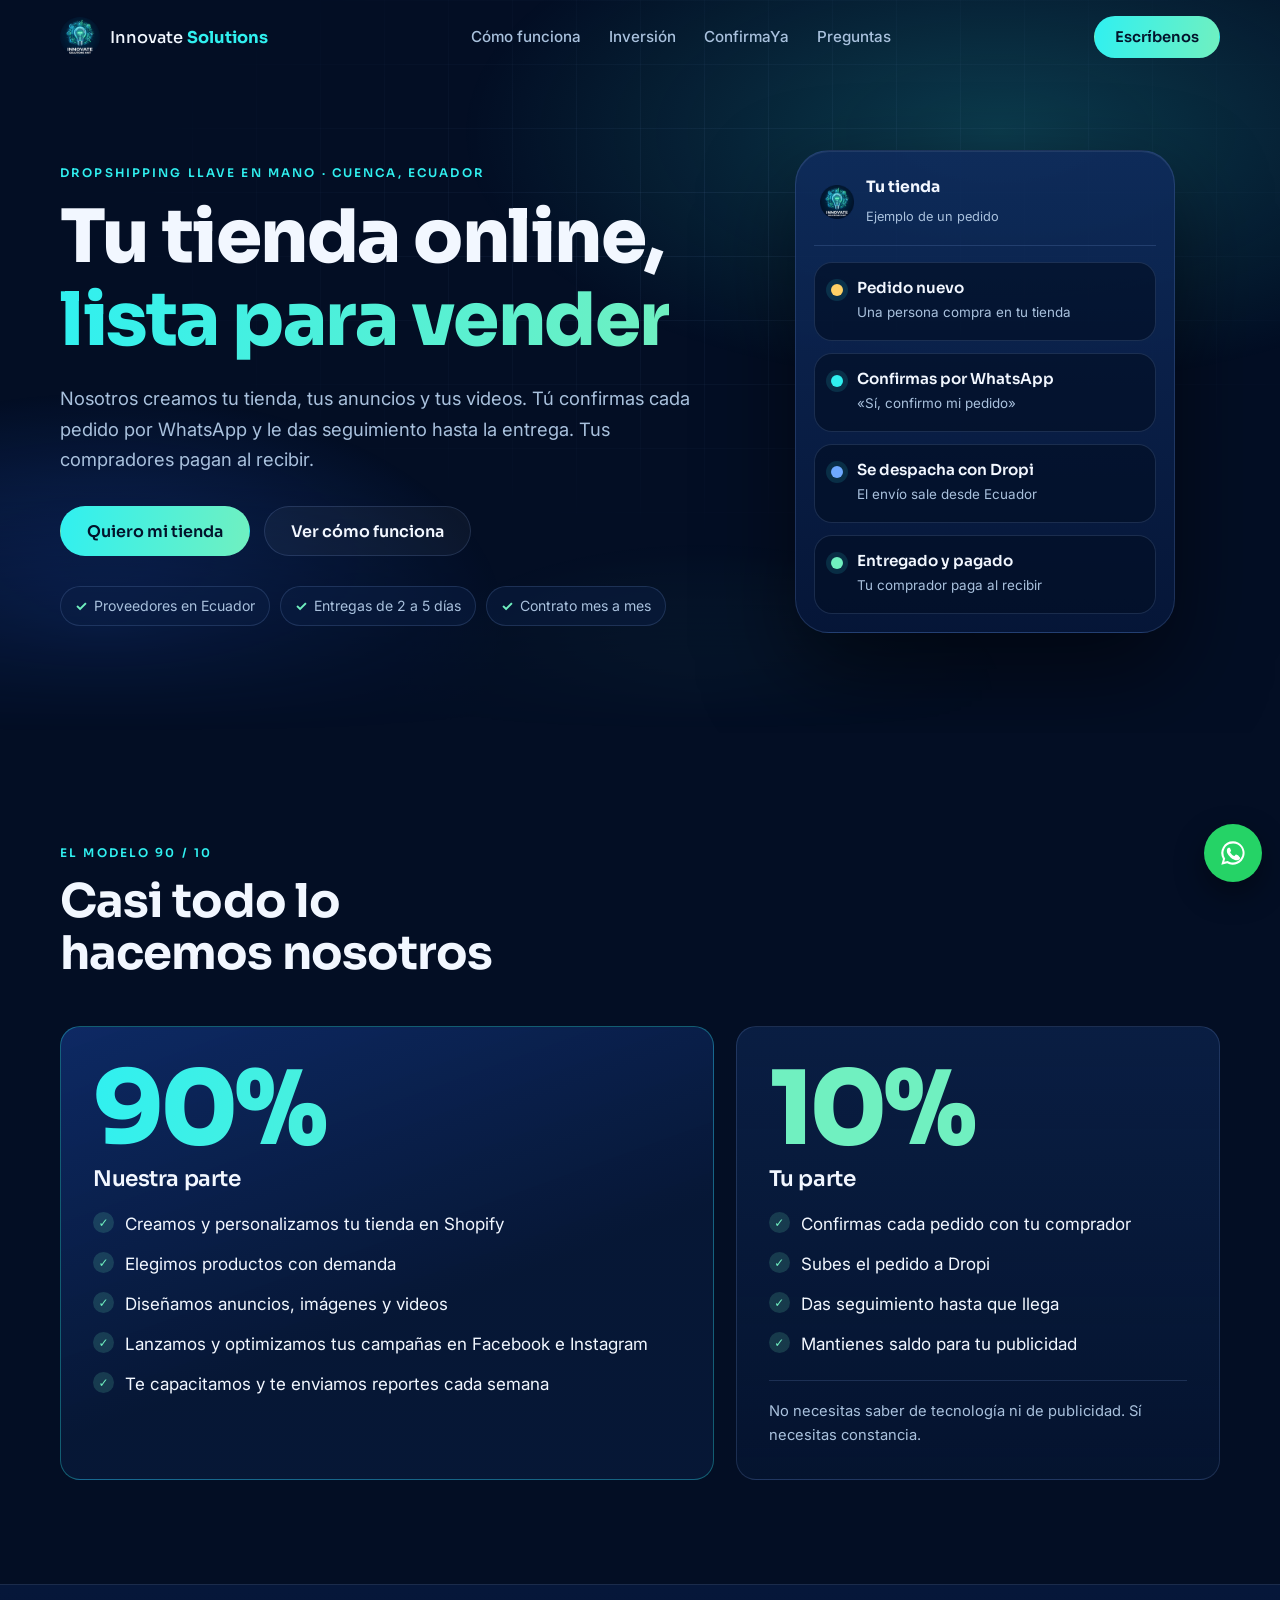
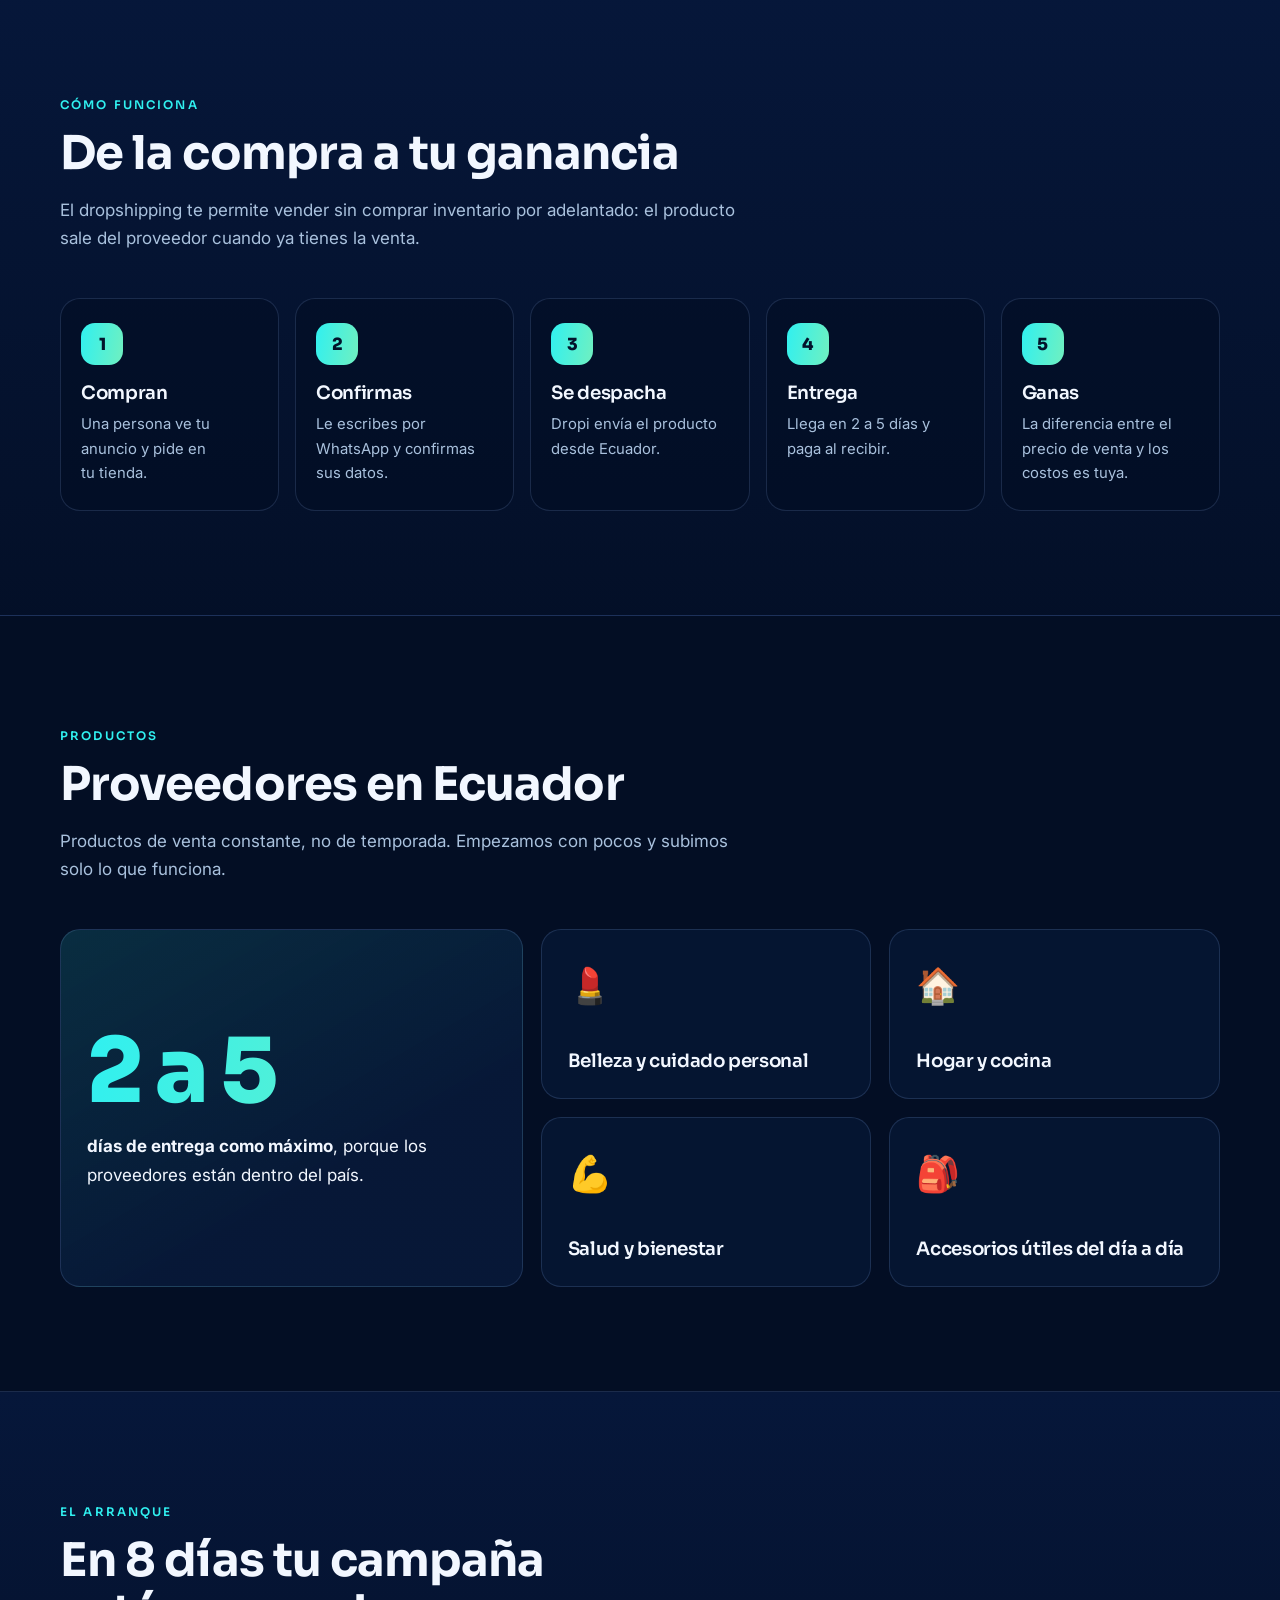
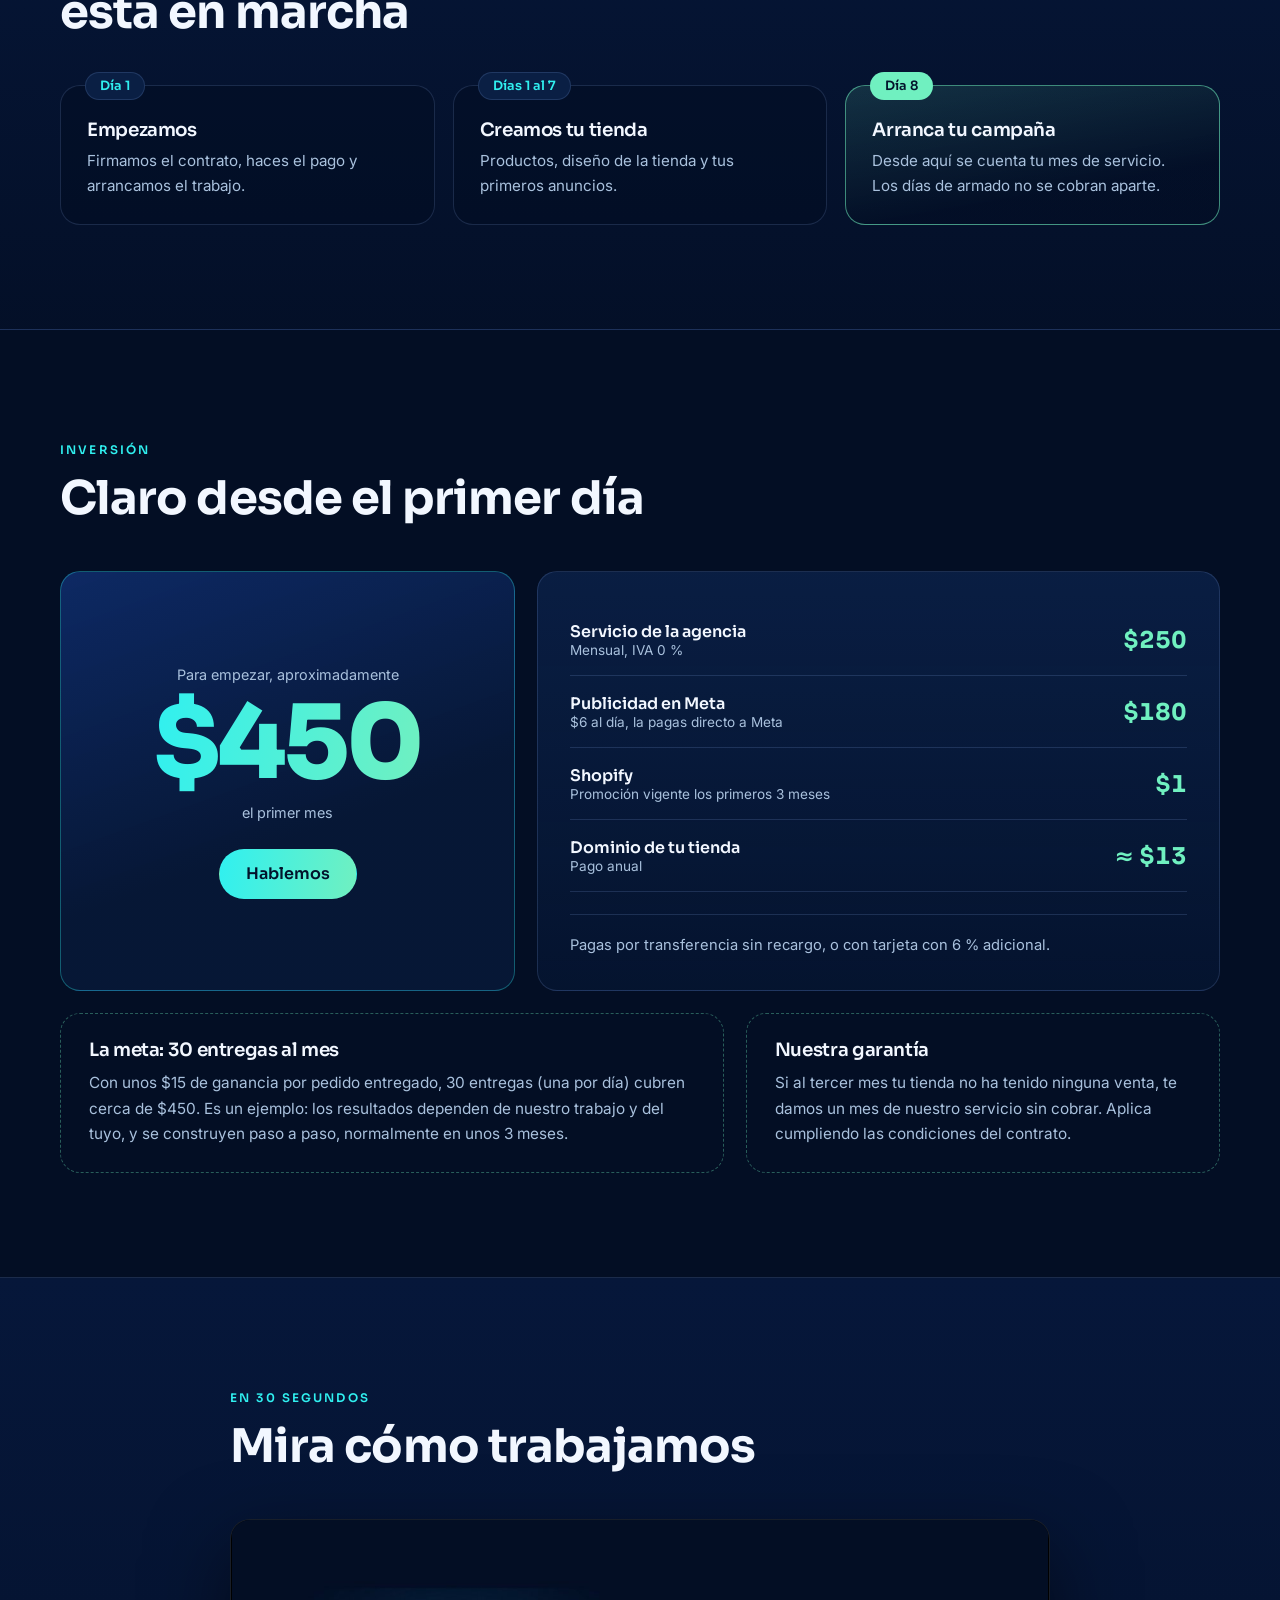
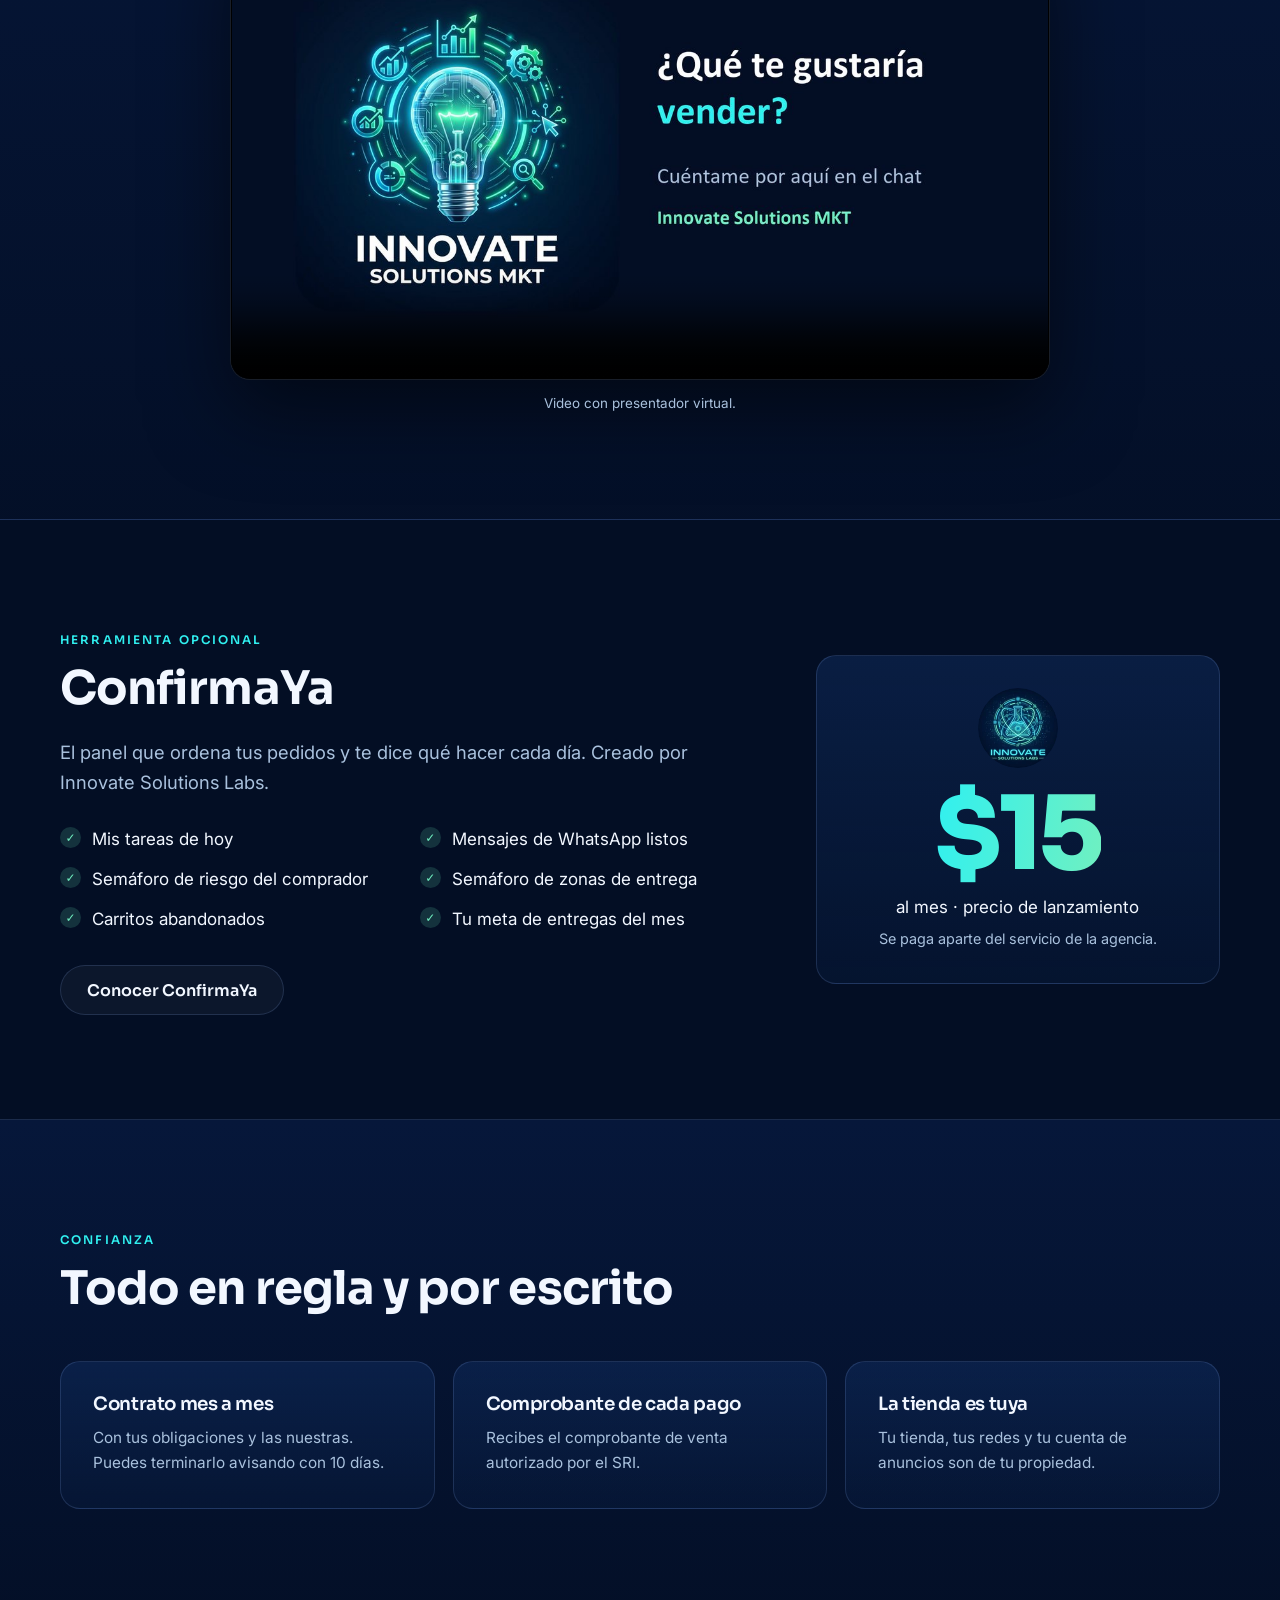
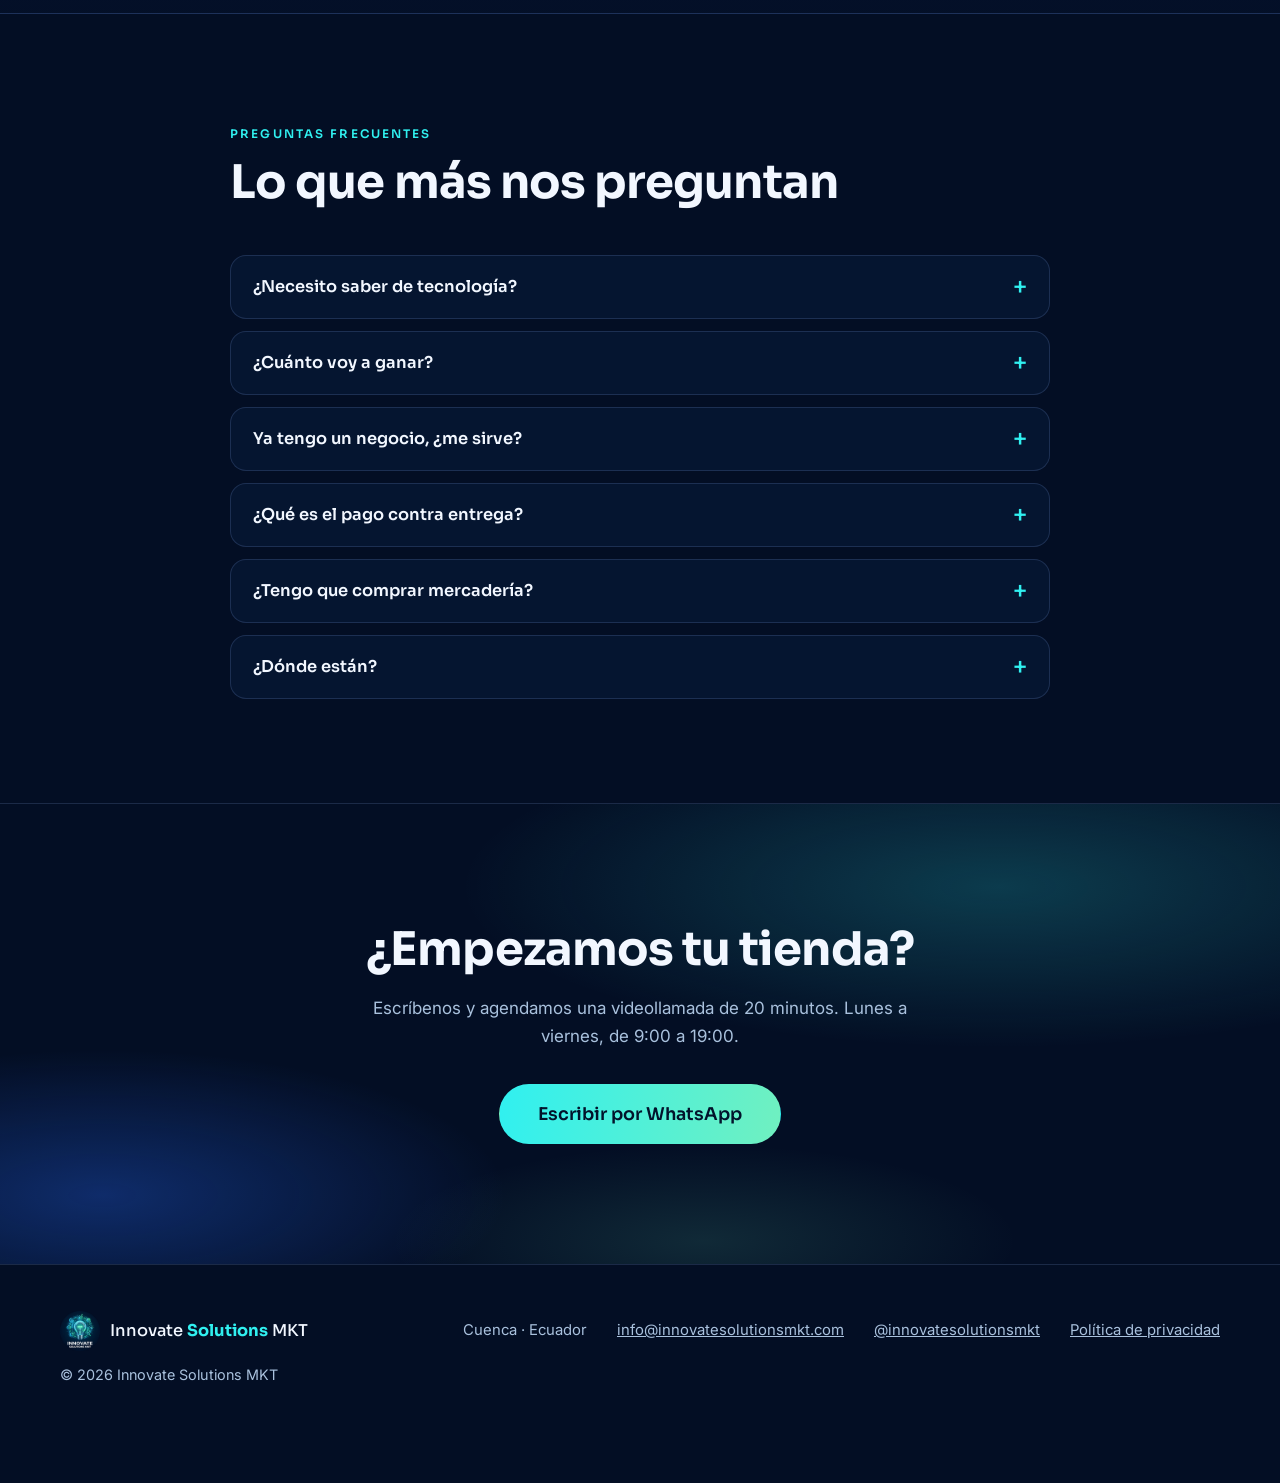
==== index.html @ d0bfc1b6 "Sitio web de Innovate Solutions MKT Co-Authored-By: Claude Sonnet 5.5 <noreply@anthropic.com>" ====
<!doctype html>
<html lang="es-EC">
<head>
<meta charset="utf-8">
<meta name="viewport" content="width=device-width, initial-scale=1">
<title>Innovate Solutions MKT · Tu tienda online de dropshipping en Ecuador</title>
<meta name="description" content="Creamos tu tienda online de dropshipping en Ecuador: tienda, anuncios y videos. Tú confirmas los pedidos y los entregas con Dropi. Pago contra entrega.">
<link rel="canonical" href="https://innovatesolutionsmkt.com/">
<meta property="og:type" content="website">
<meta property="og:title" content="Tu tienda online, lista para vender">
<meta property="og:description" content="Dropshipping llave en mano en Ecuador. Nosotros hacemos la tienda y la publicidad; tú confirmas y entregas.">
<meta property="og:image" content="https://innovatesolutionsmkt.com/assets/compartir.jpg">
<meta property="og:url" content="https://innovatesolutionsmkt.com/">
<meta property="og:locale" content="es_EC">
<meta name="theme-color" content="#030E24">
<link rel="icon" href="assets/logo-96.png">
<link rel="apple-touch-icon" href="assets/icon-180.png">
<link rel="preconnect" href="https://fonts.googleapis.com">
<link rel="preconnect" href="https://fonts.gstatic.com" crossorigin>
<link href="https://fonts.googleapis.com/css2?family=Inter:wght@400;500;600&family=Sora:wght@500;600;700;800&display=swap" rel="stylesheet">
<link rel="stylesheet" href="estilos.css">
</head>
<body>
<a class="skip" href="#contenido">Saltar al contenido</a>

<header class="top" id="top">
  <div class="wrap top-in">
    <a class="brand" href="#inicio"><img src="assets/logo-96.png" alt="" width="40" height="40"><span>Innovate <b>Solutions</b></span></a>
    <nav aria-label="Principal">
      <a href="#como">Cómo funciona</a>
      <a href="#inversion">Inversión</a>
      <a href="#confirmaya">ConfirmaYa</a>
      <a href="#preguntas">Preguntas</a>
    </nav>
    <a class="btn btn-small" data-wa target="_blank" rel="noopener" href="#">Escríbenos</a>
  </div>
</header>

<main id="contenido">

<section class="hero" id="inicio">
  <div class="aurora" aria-hidden="true"></div>
  <div class="wrap hero-in">
    <div class="hero-copy enter">
      <p class="eyebrow">Dropshipping llave en mano · Cuenca, Ecuador</p>
      <h1>Tu tienda online,<br><span class="grad">lista para vender</span></h1>
      <p class="lead">Nosotros creamos tu tienda, tus anuncios y tus videos. Tú confirmas cada pedido por WhatsApp y le das seguimiento hasta la entrega. Tus compradores pagan al recibir.</p>
      <div class="cta">
        <a class="btn" data-wa target="_blank" rel="noopener" href="#">Quiero mi tienda</a>
        <a class="btn btn-ghost" href="#como">Ver cómo funciona</a>
      </div>
      <ul class="chips">
        <li>Proveedores en Ecuador</li>
        <li>Entregas de 2 a 5 días</li>
        <li>Contrato mes a mes</li>
      </ul>
    </div>

    <div class="phone" aria-label="Ejemplo de cómo avanza un pedido">
      <div class="phone-top"><img src="assets/logo-96.png" alt="" width="34" height="34"><div><strong>Tu tienda</strong><span>Ejemplo de un pedido</span></div></div>
      <ol class="flow">
        <li style="--d:150ms"><i class="dot c1"></i><div><strong>Pedido nuevo</strong><span>Una persona compra en tu tienda</span></div></li>
        <li style="--d:230ms"><i class="dot c2"></i><div><strong>Confirmas por WhatsApp</strong><span>«Sí, confirmo mi pedido»</span></div></li>
        <li style="--d:290ms"><i class="dot c3"></i><div><strong>Se despacha con Dropi</strong><span>El envío sale desde Ecuador</span></div></li>
        <li style="--d:370ms"><i class="dot c4"></i><div><strong>Entregado y pagado</strong><span>Tu comprador paga al recibir</span></div></li>
      </ol>
    </div>
  </div>
</section>

<section class="sec" id="modelo">
  <div class="wrap">
    <header class="head" data-reveal><p class="eyebrow">El modelo 90 / 10</p><h2>Casi todo lo hacemos nosotros</h2></header>
    <div class="split">
      <article class="panel panel-main" data-reveal>
        <p class="num grad">90%</p><h3>Nuestra parte</h3>
        <ul class="ticks">
          <li>Creamos y personalizamos tu tienda en Shopify</li>
          <li>Elegimos productos con demanda</li>
          <li>Diseñamos anuncios, imágenes y videos</li>
          <li>Lanzamos y optimizamos tus campañas en Facebook e Instagram</li>
          <li>Te capacitamos y te enviamos reportes cada semana</li>
        </ul>
      </article>
      <article class="panel" data-reveal style="--d:70ms">
        <p class="num mint">10%</p><h3>Tu parte</h3>
        <ul class="ticks">
          <li>Confirmas cada pedido con tu comprador</li>
          <li>Subes el pedido a Dropi</li>
          <li>Das seguimiento hasta que llega</li>
          <li>Mantienes saldo para tu publicidad</li>
        </ul>
        <p class="note">No necesitas saber de tecnología ni de publicidad. Sí necesitas constancia.</p>
      </article>
    </div>
  </div>
</section>

<section class="sec sec-alt" id="como">
  <div class="wrap">
    <header class="head" data-reveal><p class="eyebrow">Cómo funciona</p><h2>De la compra a tu ganancia</h2><p>El dropshipping te permite vender sin comprar inventario por adelantado: el producto sale del proveedor cuando ya tienes la venta.</p></header>
    <ol class="steps">
      <li data-reveal><b>1</b><h3>Compran</h3><p>Una persona ve tu anuncio y pide en tu tienda.</p></li>
      <li data-reveal style="--d:50ms"><b>2</b><h3>Confirmas</h3><p>Le escribes por WhatsApp y confirmas sus datos.</p></li>
      <li data-reveal style="--d:90ms"><b>3</b><h3>Se despacha</h3><p>Dropi envía el producto desde Ecuador.</p></li>
      <li data-reveal style="--d:150ms"><b>4</b><h3>Entrega</h3><p>Llega en 2 a 5 días y paga al recibir.</p></li>
      <li data-reveal style="--d:190ms"><b>5</b><h3>Ganas</h3><p>La diferencia entre el precio de venta y los costos es tuya.</p></li>
    </ol>
  </div>
</section>

<section class="sec" id="productos">
  <div class="wrap">
    <header class="head" data-reveal><p class="eyebrow">Productos</p><h2>Proveedores en Ecuador</h2><p>Productos de venta constante, no de temporada. Empezamos con pocos y subimos solo lo que funciona.</p></header>
    <div class="bento">
      <article class="tile tile-big" data-reveal><p class="huge grad">2 a 5</p><p><strong>días de entrega como máximo</strong>, porque los proveedores están dentro del país.</p></article>
      <article class="tile" data-reveal style="--d:40ms"><span aria-hidden="true">💄</span><h3>Belleza y cuidado personal</h3></article>
      <article class="tile" data-reveal style="--d:90ms"><span aria-hidden="true">🏠</span><h3>Hogar y cocina</h3></article>
      <article class="tile" data-reveal style="--d:120ms"><span aria-hidden="true">💪</span><h3>Salud y bienestar</h3></article>
      <article class="tile" data-reveal style="--d:170ms"><span aria-hidden="true">🎒</span><h3>Accesorios útiles del día a día</h3></article>
    </div>
  </div>
</section>

<section class="sec sec-alt" id="arranque">
  <div class="wrap">
    <header class="head" data-reveal><p class="eyebrow">El arranque</p><h2>En 8 días tu campaña está en marcha</h2></header>
    <ol class="timeline">
      <li data-reveal><span class="when">Día 1</span><h3>Empezamos</h3><p>Firmamos el contrato, haces el pago y arrancamos el trabajo.</p></li>
      <li data-reveal style="--d:60ms"><span class="when">Días 1 al 7</span><h3>Creamos tu tienda</h3><p>Productos, diseño de la tienda y tus primeros anuncios.</p></li>
      <li data-reveal style="--d:130ms" class="is-go"><span class="when">Día 8</span><h3>Arranca tu campaña</h3><p>Desde aquí se cuenta tu mes de servicio. Los días de armado no se cobran aparte.</p></li>
    </ol>
  </div>
</section>

<section class="sec" id="inversion">
  <div class="wrap">
    <header class="head" data-reveal><p class="eyebrow">Inversión</p><h2>Claro desde el primer día</h2></header>
    <div class="money">
      <div class="panel panel-main total" data-reveal>
        <p class="small">Para empezar, aproximadamente</p>
        <p class="num grad">$450</p>
        <p class="small">el primer mes</p>
        <a class="btn" data-wa target="_blank" rel="noopener" href="#">Hablemos</a>
      </div>
      <div class="panel" data-reveal style="--d:70ms">
        <table>
          <caption class="sr">Desglose de la inversión del primer mes</caption>
          <tbody>
            <tr><th scope="row">Servicio de la agencia<span>Mensual, IVA 0 %</span></th><td>$250</td></tr>
            <tr><th scope="row">Publicidad en Meta<span>$6 al día, la pagas directo a Meta</span></th><td>$180</td></tr>
            <tr><th scope="row">Shopify<span>Promoción vigente los primeros 3 meses</span></th><td>$1</td></tr>
            <tr><th scope="row">Dominio de tu tienda<span>Pago anual</span></th><td>≈ $13</td></tr>
          </tbody>
        </table>
        <p class="note">Pagas por transferencia sin recargo, o con tarjeta con 6 % adicional.</p>
      </div>
    </div>
    <div class="goal" data-reveal>
      <div><h3>La meta: 30 entregas al mes</h3><p>Con unos $15 de ganancia por pedido entregado, 30 entregas (una por día) cubren cerca de $450. Es un ejemplo: los resultados dependen de nuestro trabajo y del tuyo, y se construyen paso a paso, normalmente en unos 3 meses.</p></div>
      <div><h3>Nuestra garantía</h3><p>Si al tercer mes tu tienda no ha tenido ninguna venta, te damos un mes de nuestro servicio sin cobrar. Aplica cumpliendo las condiciones del contrato.</p></div>
    </div>
  </div>
</section>

<section class="sec sec-alt" id="video">
  <div class="wrap narrow">
    <header class="head" data-reveal><p class="eyebrow">En 30 segundos</p><h2>Mira cómo trabajamos</h2></header>
    <figure class="video" data-reveal>
      <video controls preload="none" playsinline poster="assets/video-poster.jpg"><source src="assets/video.mp4" type="video/mp4">Tu navegador no puede reproducir el video.</video>
      <figcaption>Video con presentador virtual.</figcaption>
    </figure>
  </div>
</section>

<section class="sec" id="confirmaya">
  <div class="wrap cy">
    <div data-reveal>
      <p class="eyebrow">Herramienta opcional</p>
      <h2>ConfirmaYa</h2>
      <p class="lead">El panel que ordena tus pedidos y te dice qué hacer cada día. Creado por Innovate Solutions Labs.</p>
      <ul class="ticks two">
        <li>Mis tareas de hoy</li>
        <li>Mensajes de WhatsApp listos</li>
        <li>Semáforo de riesgo del comprador</li>
        <li>Semáforo de zonas de entrega</li>
        <li>Carritos abandonados</li>
        <li>Tu meta de entregas del mes</li>
      </ul>
      <a class="btn btn-ghost" id="cy-link" target="_blank" rel="noopener" href="https://whop.com/innovate-solutions-labs/confirmaya">Conocer ConfirmaYa</a>
    </div>
    <div class="price panel" data-reveal style="--d:80ms">
      <img src="assets/labs.webp" alt="Innovate Solutions Labs" width="80" height="80" loading="lazy">
      <p class="num grad">$15</p><p>al mes · precio de lanzamiento</p><p class="small">Se paga aparte del servicio de la agencia.</p>
    </div>
  </div>
</section>

<section class="sec sec-alt" id="confianza">
  <div class="wrap">
    <header class="head" data-reveal><p class="eyebrow">Confianza</p><h2>Todo en regla y por escrito</h2></header>
    <div class="trio">
      <article class="panel" data-reveal><h3>Contrato mes a mes</h3><p>Con tus obligaciones y las nuestras. Puedes terminarlo avisando con 10 días.</p></article>
      <article class="panel" data-reveal style="--d:50ms"><h3>Comprobante de cada pago</h3><p>Recibes el comprobante de venta autorizado por el SRI.</p></article>
      <article class="panel" data-reveal style="--d:110ms"><h3>La tienda es tuya</h3><p>Tu tienda, tus redes y tu cuenta de anuncios son de tu propiedad.</p></article>
    </div>
  </div>
</section>

<section class="sec" id="preguntas">
  <div class="wrap narrow">
    <header class="head" data-reveal><p class="eyebrow">Preguntas frecuentes</p><h2>Lo que más nos preguntan</h2></header>
    <div class="faq" data-reveal>
      <details><summary>¿Necesito saber de tecnología?</summary><p>No. La agencia crea la tienda, los anuncios y los videos. Tu parte es atender los pedidos.</p></details>
      <details><summary>¿Cuánto voy a ganar?</summary><p>No se puede fijar una cifra de antemano. Es un negocio real que se construye paso a paso: depende de los productos, de la publicidad y de que ambas partes cumplan con su trabajo.</p></details>
      <details><summary>Ya tengo un negocio, ¿me sirve?</summary><p>Este es un negocio nuevo y aparte, para generar ingresos adicionales. Si además quieres vender tus propios productos por internet, también podemos ayudarte e incluso combinarlos.</p></details>
      <details><summary>¿Qué es el pago contra entrega?</summary><p>El comprador paga cuando recibe el producto. Por eso puede haber devoluciones, y confirmar cada pedido ayuda a reducirlas.</p></details>
      <details><summary>¿Tengo que comprar mercadería?</summary><p>No necesitas comprar inventario por adelantado. Los proveedores despachan cada pedido.</p></details>
      <details><summary>¿Dónde están?</summary><p>En Cuenca, Ecuador. Atendemos en línea, por videollamada y WhatsApp.</p></details>
    </div>
  </div>
</section>

<section class="final">
  <div class="aurora" aria-hidden="true"></div>
  <div class="wrap" data-reveal>
    <h2>¿Empezamos tu tienda?</h2>
    <p>Escríbenos y agendamos una videollamada de 20 minutos. Lunes a viernes, de 9:00 a 19:00.</p>
    <a class="btn btn-big" data-wa target="_blank" rel="noopener" href="#">Escribir por WhatsApp</a>
  </div>
</section>
</main>

<footer class="foot">
  <div class="wrap foot-in">
    <div class="brand"><img src="assets/logo-96.png" alt="" width="40" height="40" loading="lazy"><span>Innovate <b>Solutions</b> MKT</span></div>
    <p>Cuenca · Ecuador</p>
    <p><a href="mailto:info@innovatesolutionsmkt.com">info@innovatesolutionsmkt.com</a></p>
    <p><a href="https://www.instagram.com/innovatesolutionsmkt" target="_blank" rel="noopener">@innovatesolutionsmkt</a></p>
    <p><a href="privacidad.html">Política de privacidad</a></p>
    <p class="small">© <span id="anio">2026</span> Innovate Solutions MKT</p>
  </div>
</footer>

<a class="float" data-wa target="_blank" rel="noopener" href="#" aria-label="Escribir por WhatsApp">
  <svg viewBox="0 0 24 24" width="28" height="28" aria-hidden="true"><path fill="currentColor" d="M12 2a10 10 0 0 0-8.6 15.1L2 22l5-1.3A10 10 0 1 0 12 2Zm0 18.2c-1.5 0-3-.4-4.2-1.2l-.3-.2-3 .8.8-2.9-.2-.3A8.2 8.2 0 1 1 12 20.2Zm4.5-6.1c-.2-.1-1.5-.7-1.7-.8-.2-.1-.4-.1-.6.1l-.8 1c-.1.2-.3.2-.5.1a6.7 6.7 0 0 1-3.3-2.9c-.3-.4.2-.4.7-1.3.1-.2 0-.3 0-.5l-.8-1.9c-.2-.5-.4-.4-.6-.4h-.5c-.2 0-.5.1-.7.3-.3.3-1 1-1 2.4s1 2.8 1.1 3c.2.2 2 3.1 4.9 4.3 1.8.8 2.5.8 3.4.7.5-.1 1.5-.6 1.8-1.2.2-.6.2-1.1.1-1.2-.1-.1-.3-.2-.5-.3Z"/></svg>
</a>

<script src="sitio.js"></script>
</body>
</html>
---- estilos.css ----
:root{
  --bg:#030e24; --bg-2:#06173a; --card:#0a1f44; --line:rgba(148,187,255,.16);
  --ink:#f2f7ff; --soft:#a9c1dd; --cyan:#30f0f0; --mint:#70f0c0; --blue:#2563eb;
  --grad:linear-gradient(100deg,var(--cyan),var(--mint));
  --ease-out:cubic-bezier(.23,1,.32,1);
  --radius:20px;
  --head:'Sora',system-ui,sans-serif; --body:'Inter',system-ui,-apple-system,'Segoe UI',sans-serif;
}
*{box-sizing:border-box;margin:0;padding:0}
html{scroll-behavior:smooth;scroll-padding-top:84px}
body{background:var(--bg);color:var(--ink);font:400 17px/1.65 var(--body);-webkit-font-smoothing:antialiased;overflow-x:hidden}
img,video{max-width:100%;display:block}
a{color:inherit}
h1,h2,h3{font-family:var(--head);line-height:1.12;letter-spacing:-.02em;text-wrap:balance}
h1{font-size:clamp(2.5rem,6.4vw,4.6rem);font-weight:800}
h2{font-size:clamp(1.9rem,4vw,2.9rem);font-weight:700}
h3{font-size:1.15rem;font-weight:600}
p{text-wrap:pretty}
.wrap{width:min(1160px,100% - 40px);margin-inline:auto}
.narrow{width:min(820px,100% - 40px)}
.grad{background:var(--grad);-webkit-background-clip:text;background-clip:text;color:transparent}
.mint{color:var(--mint)}
.small{font-size:.9rem;color:var(--soft)}
.sr{position:absolute;width:1px;height:1px;overflow:hidden;clip:rect(0 0 0 0)}
.skip{position:absolute;left:16px;top:-60px;background:var(--cyan);color:var(--bg);padding:10px 16px;border-radius:10px;z-index:50}
.skip:focus{top:12px}
:focus-visible{outline:3px solid var(--cyan);outline-offset:3px;border-radius:8px}

/* botones */
.btn{display:inline-flex;align-items:center;justify-content:center;gap:8px;min-height:50px;padding:0 26px;border-radius:999px;background:var(--grad);color:#02132b;font:600 1rem var(--head);text-decoration:none;border:1px solid transparent;transition:transform 160ms var(--ease-out),box-shadow 200ms ease}
.btn:active{transform:scale(.97)}
.btn-ghost{background:rgba(255,255,255,.04);color:var(--ink);border-color:var(--line)}
.btn-small{min-height:42px;padding:0 20px;font-size:.92rem}
.btn-big{min-height:60px;padding:0 38px;font-size:1.1rem}
@media (hover:hover) and (pointer:fine){
  .btn:hover{box-shadow:0 10px 34px rgba(48,240,240,.28)}
  .btn-ghost:hover{box-shadow:none;background:rgba(255,255,255,.09)}
}

/* barra superior */
.top{position:fixed;inset:0 0 auto;z-index:20;border-bottom:1px solid transparent;transition:background-color 200ms ease,border-color 200ms ease}
.top.scrolled{background:rgba(3,14,36,.82);backdrop-filter:blur(14px);-webkit-backdrop-filter:blur(14px);border-color:var(--line)}
.top-in{display:flex;align-items:center;justify-content:space-between;gap:20px;height:74px}
.brand{display:flex;align-items:center;gap:10px;font:500 1.02rem var(--head);text-decoration:none}
.brand b{font-weight:700;color:var(--cyan)}
.top nav{display:flex;gap:28px}
.top nav a{text-decoration:none;color:var(--soft);font-size:.95rem;font-weight:500;transition:color 150ms ease}
.top nav a:hover{color:var(--ink)}
@media (max-width:860px){.top nav{display:none}}
@media (max-width:420px){.brand span{font-size:.9rem}.top .btn-small{padding:0 14px}}

/* portada */
.hero{position:relative;padding:150px 0 100px;overflow:hidden;isolation:isolate}
.aurora{position:absolute;inset:0;z-index:-1;pointer-events:none;
  background:radial-gradient(60% 50% at 78% 18%,rgba(48,240,240,.20),transparent 70%),
             radial-gradient(45% 45% at 8% 85%,rgba(37,99,235,.35),transparent 70%),
             radial-gradient(35% 30% at 55% 95%,rgba(112,240,192,.12),transparent 70%)}
.hero .aurora{-webkit-mask-image:linear-gradient(#000 65%,transparent);mask-image:linear-gradient(#000 65%,transparent)}
.hero::after{content:"";position:absolute;inset:0;z-index:-1;opacity:.5;
  background-image:linear-gradient(var(--line) 1px,transparent 1px),linear-gradient(90deg,var(--line) 1px,transparent 1px);
  background-size:64px 64px;-webkit-mask-image:radial-gradient(70% 60% at 60% 30%,#000,transparent 75%);mask-image:radial-gradient(70% 60% at 60% 30%,#000,transparent 75%)}
.hero-in{display:grid;grid-template-columns:1.15fr .85fr;gap:56px;align-items:center}
.eyebrow{display:inline-block;font:600 .74rem var(--head);letter-spacing:.18em;text-transform:uppercase;color:var(--cyan);margin-bottom:16px}
.lead{font-size:1.15rem;color:var(--soft);max-width:56ch;margin-top:22px}
.cta{display:flex;flex-wrap:wrap;gap:14px;margin-top:32px}
.chips{display:flex;flex-wrap:wrap;gap:10px;list-style:none;margin-top:30px}
.chips li{font-size:.88rem;color:var(--soft);border:1px solid var(--line);border-radius:999px;padding:7px 14px;background:rgba(10,31,68,.5)}
.chips li::before{content:"✓";color:var(--mint);font-weight:700;margin-right:7px}

.phone{justify-self:center;width:min(380px,100%);border-radius:34px;padding:18px;background:linear-gradient(180deg,rgba(15,43,92,.9),rgba(6,23,58,.9));border:1px solid var(--line);box-shadow:0 40px 90px rgba(0,0,0,.5),inset 0 1px 0 rgba(255,255,255,.08)}
.phone-top{display:flex;gap:12px;align-items:center;padding:6px 6px 16px;border-bottom:1px solid var(--line)}
.phone-top strong{display:block;font-family:var(--head);font-size:.98rem}
.phone-top span{font-size:.8rem;color:var(--soft)}
.flow{list-style:none;display:grid;gap:12px;padding-top:16px}
.flow li{display:flex;gap:14px;align-items:flex-start;background:rgba(3,14,36,.65);border:1px solid var(--line);border-radius:18px;padding:15px 16px}
.flow strong{display:block;font:600 .95rem var(--head)}
.flow span{font-size:.84rem;color:var(--soft)}
.dot{flex:none;width:12px;height:12px;border-radius:50%;margin-top:6px;box-shadow:0 0 0 5px rgba(48,240,240,.12)}
.c1{background:#ffd166}.c2{background:var(--cyan)}.c3{background:#6ea8ff}.c4{background:var(--mint)}

/* entrada de la portada: una sola vez */
.enter>*{animation:rise 600ms var(--ease-out) both}
.enter>*:nth-child(2){animation-delay:60ms}
.enter>*:nth-child(3){animation-delay:110ms}
.enter>*:nth-child(4){animation-delay:180ms}
.enter>*:nth-child(5){animation-delay:230ms}
.flow li{animation:rise 560ms var(--ease-out) both;animation-delay:var(--d)}
@keyframes rise{from{opacity:0;transform:translateY(14px)}to{opacity:1;transform:none}}

/* secciones */
.sec{padding:104px 0}
.sec-alt{background:linear-gradient(180deg,var(--bg-2),var(--bg) 120%);border-block:1px solid var(--line)}
.head{max-width:680px;margin-bottom:46px}
.head p:not(.eyebrow){color:var(--soft);margin-top:16px}
.panel{background:linear-gradient(180deg,rgba(15,43,92,.55),rgba(10,31,68,.35));border:1px solid var(--line);border-radius:var(--radius);padding:32px}
.panel-main{background:linear-gradient(160deg,rgba(37,99,235,.32),rgba(10,31,68,.55) 60%);border-color:rgba(48,240,240,.32)}
.num{font:800 clamp(4rem,9vw,6.4rem)/1 var(--head);letter-spacing:-.04em}
.split{display:grid;grid-template-columns:1.35fr 1fr;gap:22px}
.split h3{margin:6px 0 18px;font-size:1.35rem}
.ticks{list-style:none;display:grid;gap:12px}
.ticks li{position:relative;padding-left:32px}
.ticks li::before{content:"✓";position:absolute;left:0;top:2px;width:21px;height:21px;border-radius:50%;background:rgba(112,240,192,.16);color:var(--mint);font:700 .75rem/21px var(--head);text-align:center}
.ticks.two{grid-template-columns:1fr 1fr;margin:28px 0 32px}
.note{margin-top:22px;font-size:.92rem;color:var(--soft);border-top:1px solid var(--line);padding-top:18px}

.steps{list-style:none;display:grid;grid-template-columns:repeat(5,1fr);gap:16px}
.steps li{background:rgba(3,14,36,.55);border:1px solid var(--line);border-radius:var(--radius);padding:24px 20px}
.steps b{display:grid;place-items:center;width:42px;height:42px;border-radius:14px;background:var(--grad);color:#02132b;font:800 1.05rem var(--head);margin-bottom:18px}
.steps p{font-size:.93rem;color:var(--soft);margin-top:8px}

.bento{display:grid;grid-template-columns:1.4fr 1fr 1fr;grid-auto-rows:minmax(170px,auto);gap:18px}
.tile{border:1px solid var(--line);border-radius:var(--radius);padding:26px;background:rgba(10,31,68,.45);display:flex;flex-direction:column;justify-content:space-between;gap:16px}
.tile span{font-size:2.2rem}
.tile-big{grid-row:span 2;justify-content:center;background:linear-gradient(150deg,rgba(48,240,240,.14),rgba(10,31,68,.6) 65%)}
.huge{font:800 clamp(3.6rem,7vw,5.6rem)/1 var(--head);letter-spacing:-.04em}

.timeline{list-style:none;display:grid;grid-template-columns:repeat(3,1fr);gap:18px}
.timeline li{position:relative;padding:34px 26px 26px;border:1px solid var(--line);border-radius:var(--radius);background:rgba(3,14,36,.55)}
.timeline .when{position:absolute;top:-14px;left:24px;font:600 .8rem var(--head);background:var(--card);border:1px solid var(--line);border-radius:999px;padding:5px 14px;color:var(--cyan)}
.timeline p{color:var(--soft);margin-top:8px;font-size:.95rem}
.timeline .is-go{border-color:rgba(112,240,192,.55);background:linear-gradient(170deg,rgba(112,240,192,.14),rgba(3,14,36,.6) 70%)}
.timeline .is-go .when{background:var(--mint);color:#02132b;border-color:transparent}

.money{display:grid;grid-template-columns:.8fr 1.2fr;gap:22px}
.total{display:flex;flex-direction:column;align-items:center;justify-content:center;text-align:center;gap:6px}
.total .btn{margin-top:18px}
table{width:100%;border-collapse:collapse}
th,td{padding:17px 0;border-bottom:1px solid var(--line);text-align:left;vertical-align:middle}
th{font:600 1rem var(--head)}
th span{display:block;font:400 .85rem var(--body);color:var(--soft)}
td{text-align:right;font:700 1.45rem var(--head);color:var(--mint);white-space:nowrap;padding-left:16px;font-variant-numeric:tabular-nums}
.goal{display:grid;grid-template-columns:1.4fr 1fr;gap:22px;margin-top:22px}
.goal>div{border:1px dashed rgba(112,240,192,.35);border-radius:var(--radius);padding:26px 28px}
.goal p{color:var(--soft);margin-top:10px;font-size:.96rem}

.video{margin:0}
.video video{width:100%;height:auto;aspect-ratio:16/9;border-radius:var(--radius);border:1px solid var(--line);background:#000;box-shadow:0 30px 80px rgba(0,0,0,.5)}
.video figcaption{font-size:.84rem;color:var(--soft);margin-top:12px;text-align:center}

.cy{display:grid;grid-template-columns:1.4fr .8fr;gap:48px;align-items:center}
.cy h2{color:var(--ink)}
.price{text-align:center;display:flex;flex-direction:column;align-items:center;gap:6px}
.price img{border-radius:50%;margin-bottom:10px}

.trio{display:grid;grid-template-columns:repeat(3,1fr);gap:18px}
.trio p{color:var(--soft);margin-top:10px;font-size:.96rem}

.faq{display:grid;gap:12px}
details{border:1px solid var(--line);border-radius:16px;background:rgba(10,31,68,.42)}
summary{cursor:pointer;list-style:none;display:flex;justify-content:space-between;align-items:center;gap:16px;padding:19px 22px;font:600 1.02rem var(--head)}
summary::-webkit-details-marker{display:none}
summary::after{content:"+";flex:none;font:500 1.5rem/1 var(--head);color:var(--cyan);transition:transform 200ms var(--ease-out)}
details[open] summary::after{transform:rotate(45deg)}
details p{padding:0 22px 20px;color:var(--soft)}

.final{position:relative;isolation:isolate;text-align:center;padding:120px 0;border-top:1px solid var(--line);overflow:hidden}
.final p{color:var(--soft);margin:18px auto 34px;max-width:52ch}

.foot{border-top:1px solid var(--line);padding:46px 0 96px}
.foot-in{display:flex;flex-wrap:wrap;gap:12px 30px;align-items:center;color:var(--soft);font-size:.93rem}
.foot .brand{color:var(--ink);margin-right:auto}
.foot a:hover{color:var(--cyan)}

.float{position:fixed;right:18px;bottom:18px;z-index:30;width:58px;height:58px;border-radius:50%;display:grid;place-items:center;background:#25d366;color:#fff;box-shadow:0 12px 30px rgba(0,0,0,.4);transition:transform 160ms var(--ease-out)}
.float:active{transform:scale(.95)}

/* aparición al desplazarse */
[data-reveal]{transition:opacity 500ms var(--ease-out),transform 500ms var(--ease-out);transition-delay:var(--d,0ms)}
[data-reveal].wait{opacity:0;transform:translateY(18px)}
[data-reveal].wait.in{opacity:1;transform:none}

@media (max-width:1000px){
  .steps{grid-template-columns:repeat(2,1fr)}
  .steps li:last-child{grid-column:1/-1}
  .bento{grid-template-columns:1fr 1fr}
  .tile-big{grid-column:1/-1;grid-row:auto}
}
@media (max-width:860px){
  .hero{padding:118px 0 70px}
  .hero-in,.split,.money,.goal,.cy,.timeline,.trio{grid-template-columns:1fr}
  .timeline{gap:30px}
  .sec{padding:74px 0}
  .panel{padding:26px 22px}
}
@media (max-width:520px){
  .steps,.bento,.ticks.two{grid-template-columns:1fr}
  .cta .btn{width:100%}
  .bento{grid-auto-rows:auto;gap:12px}
  .tile:not(.tile-big){flex-direction:row;align-items:center;justify-content:flex-start;padding:18px 20px}
  .tile span{font-size:1.8rem}
}
@media (prefers-reduced-motion:reduce){
  html{scroll-behavior:auto}
  .enter>*,.flow li{animation:fade 300ms ease both}
  [data-reveal].wait{transform:none}
  .btn,.float{transition:none}
  @keyframes fade{from{opacity:0}to{opacity:1}}
}
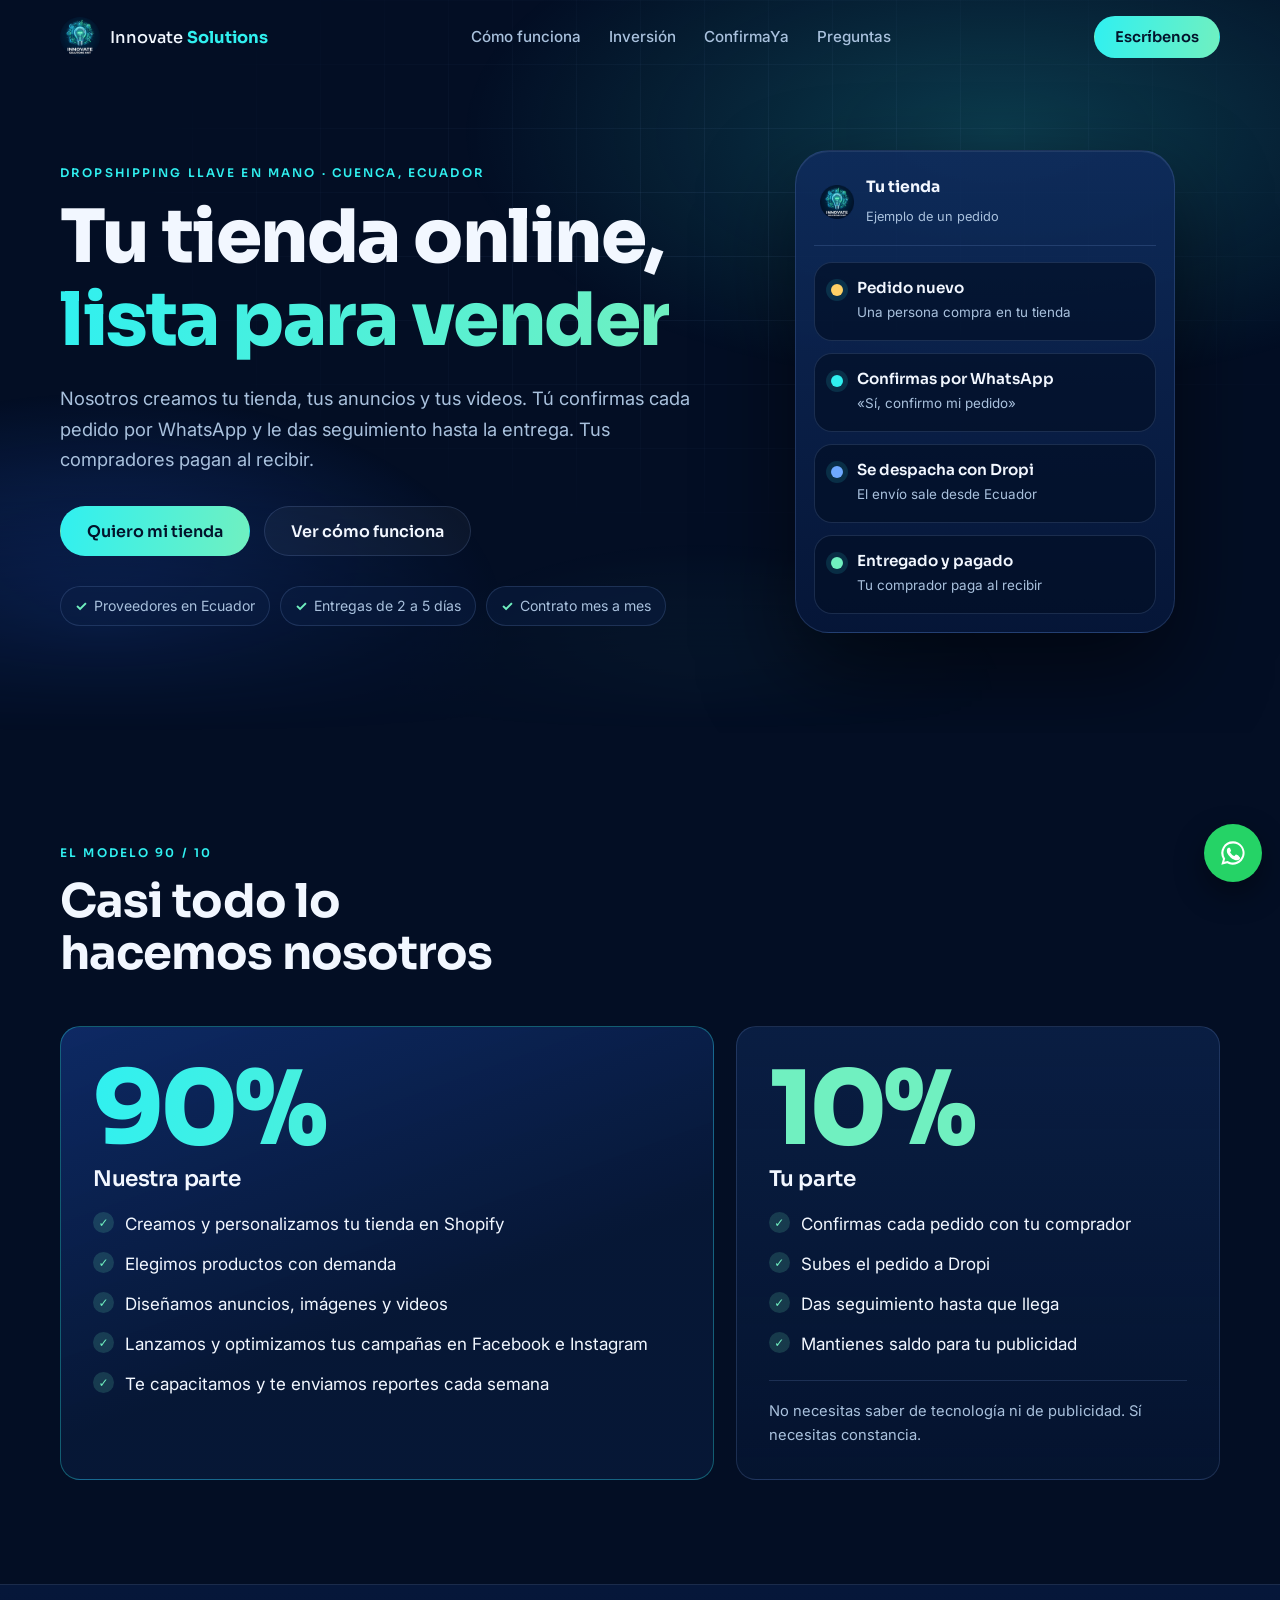
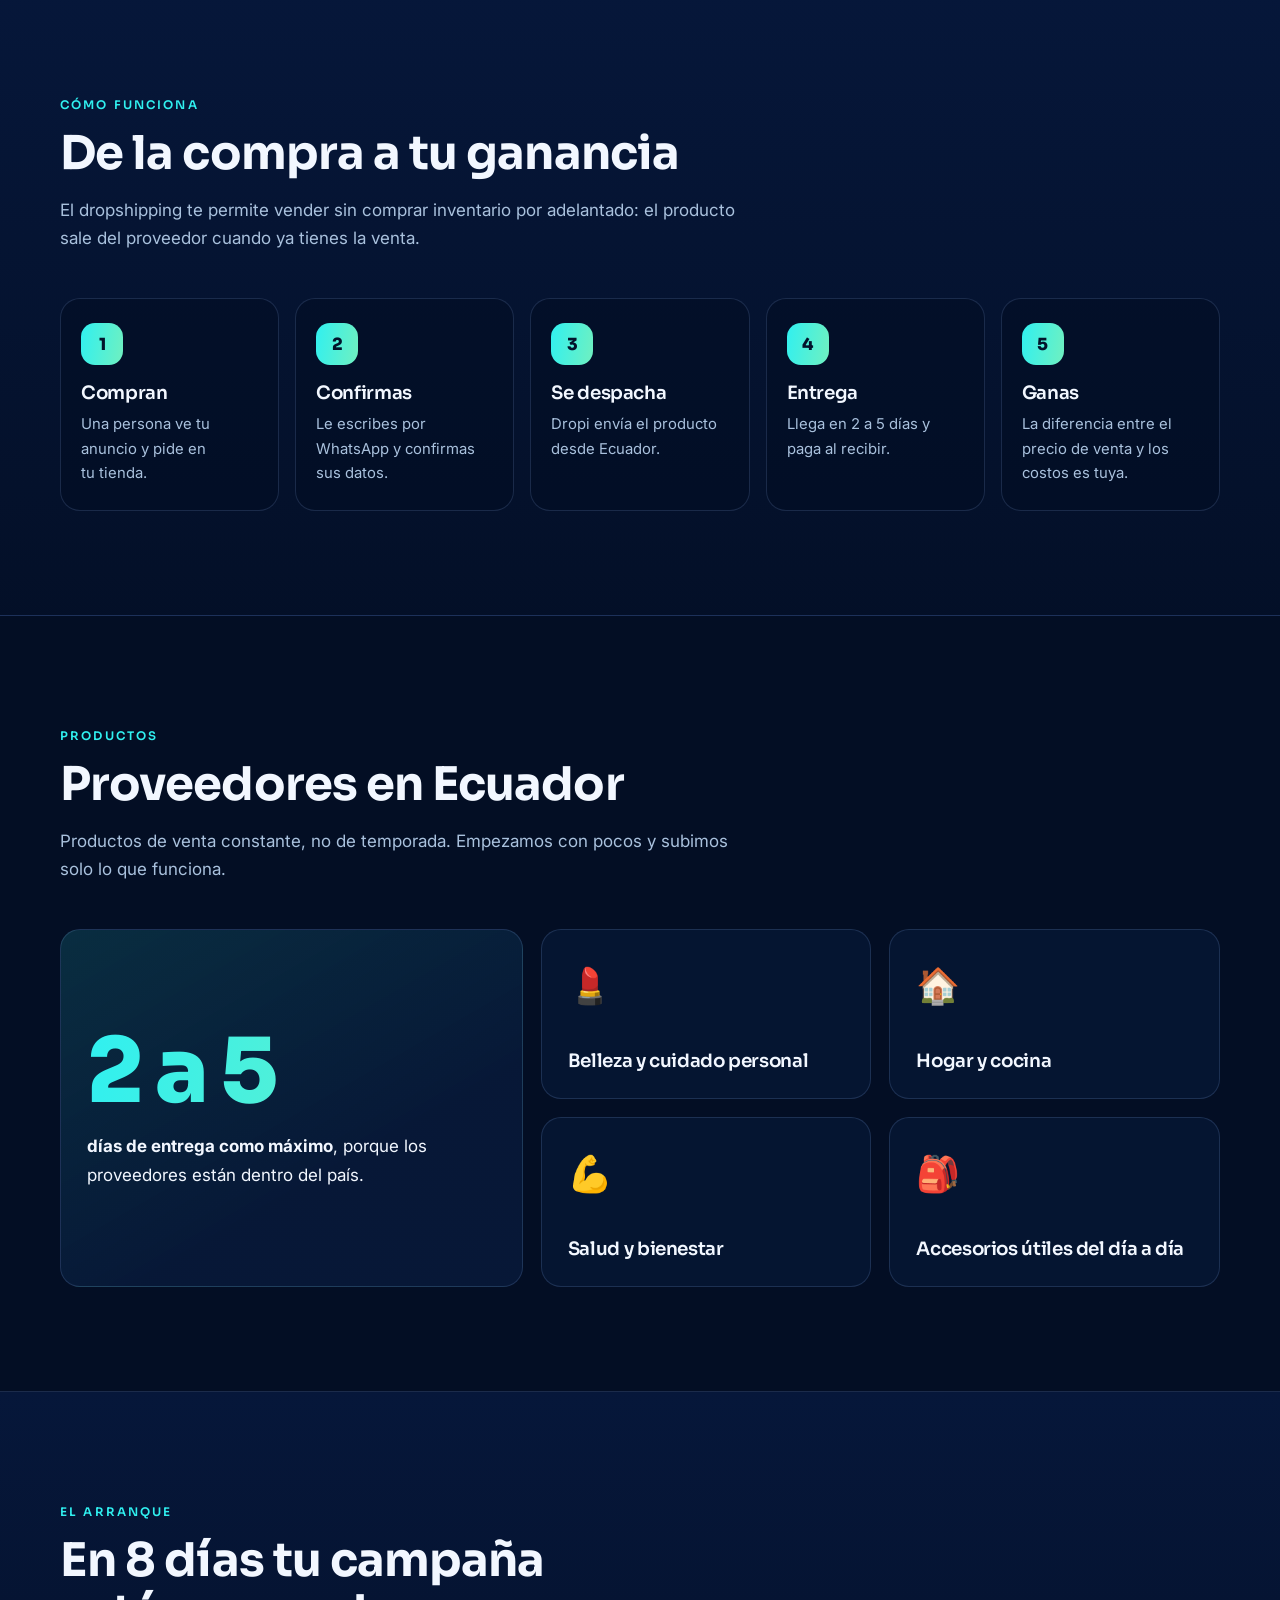
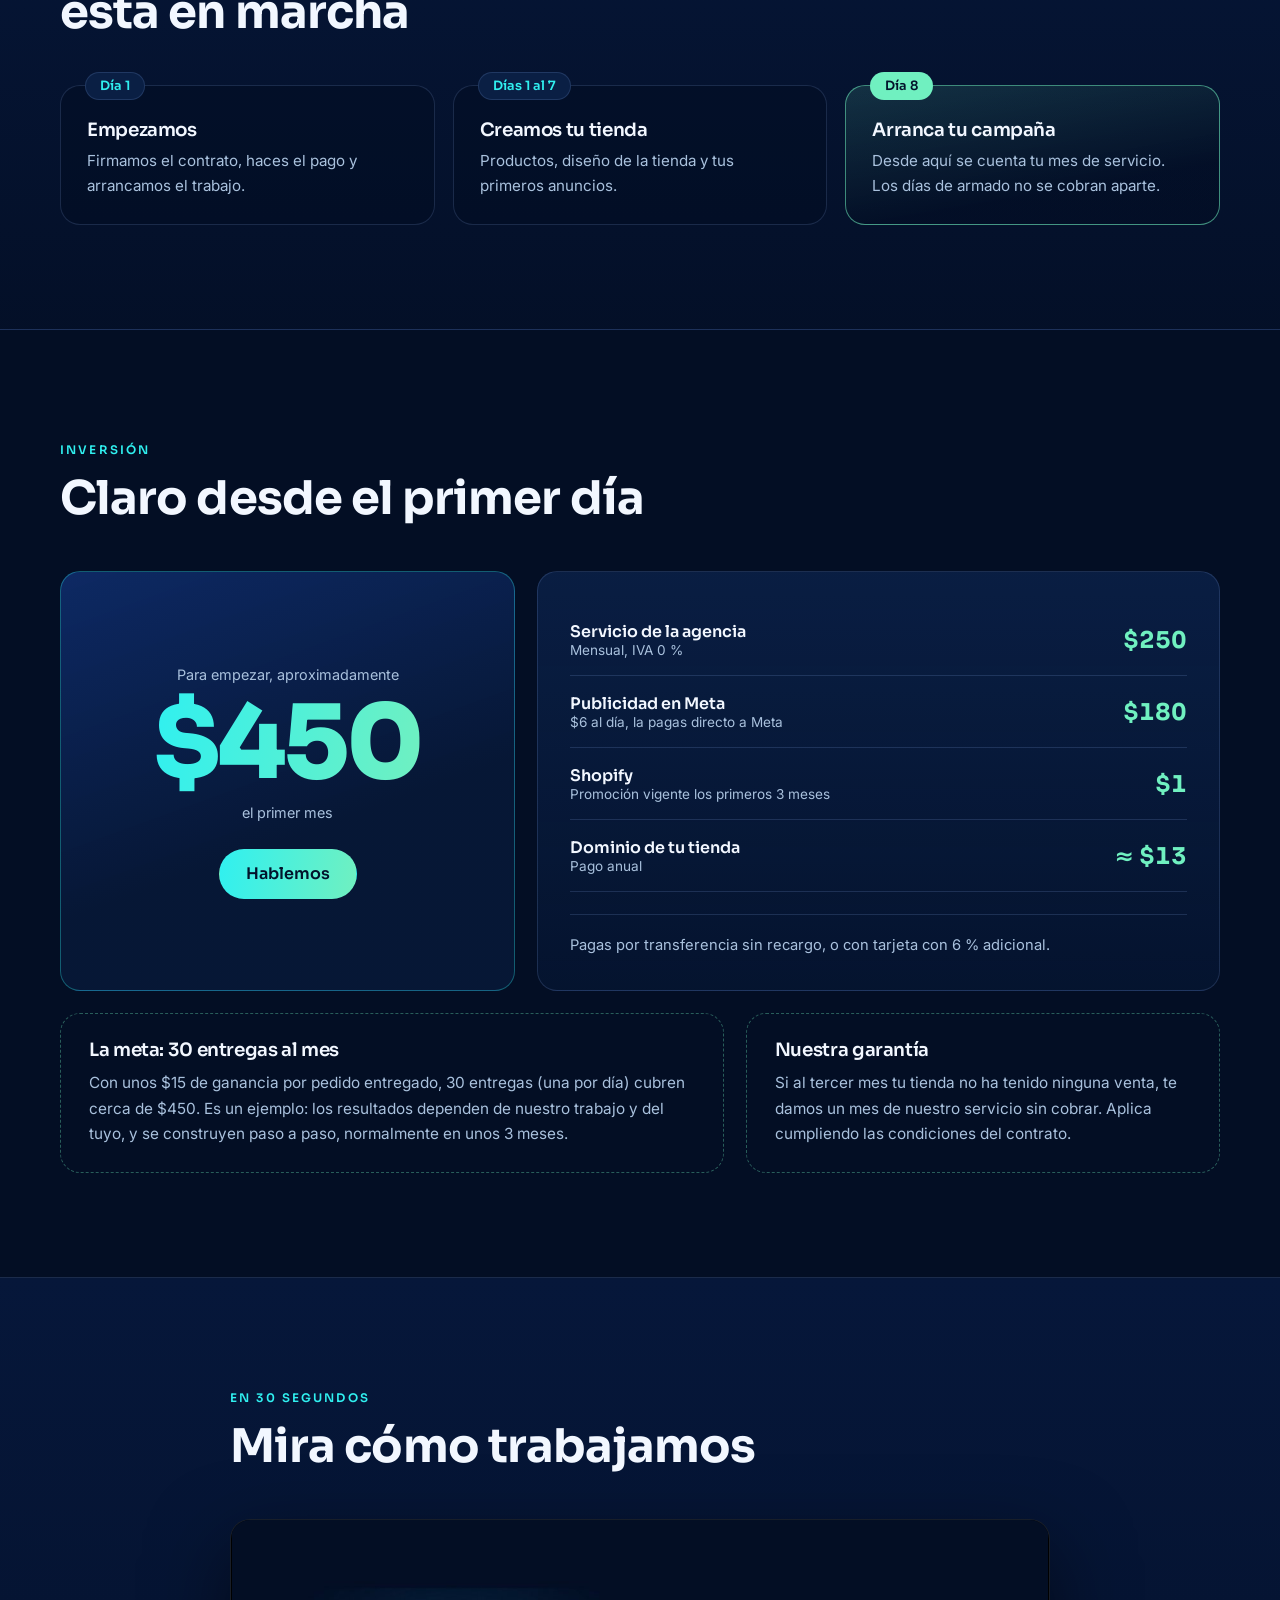
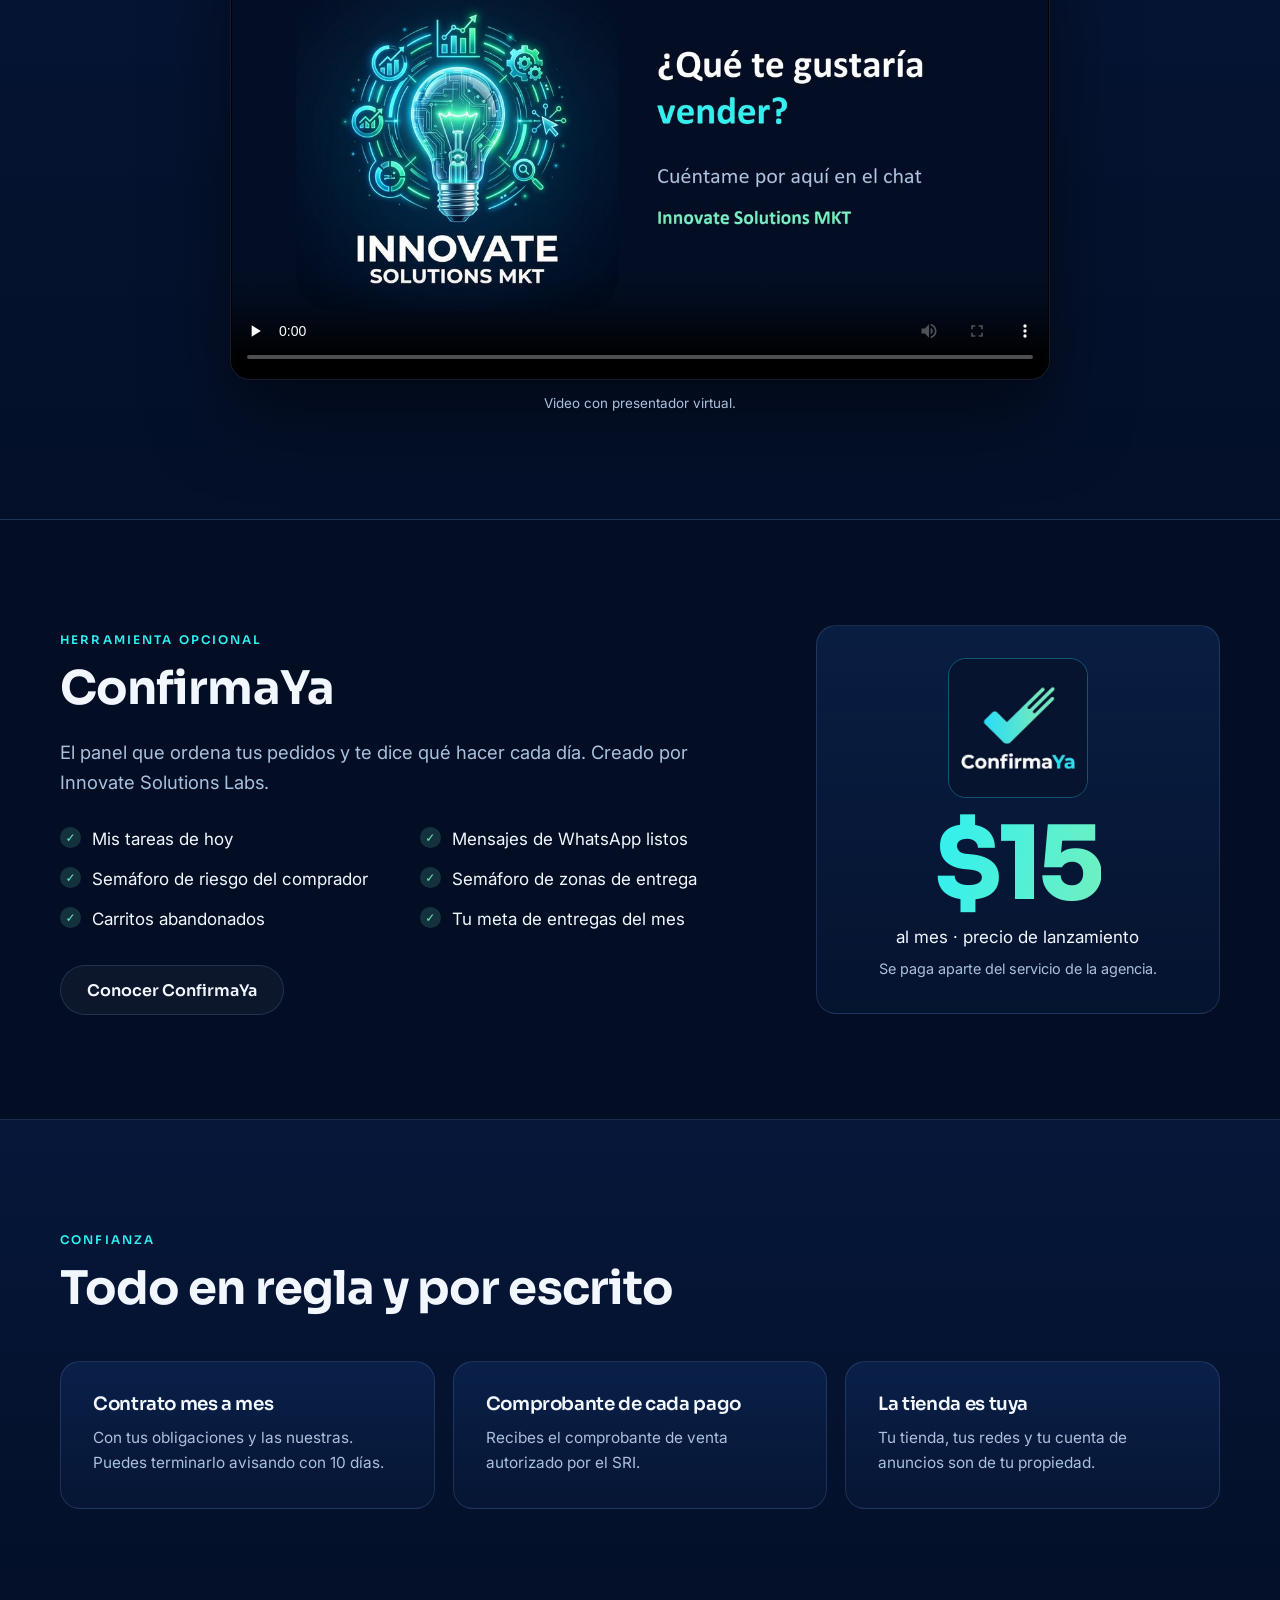
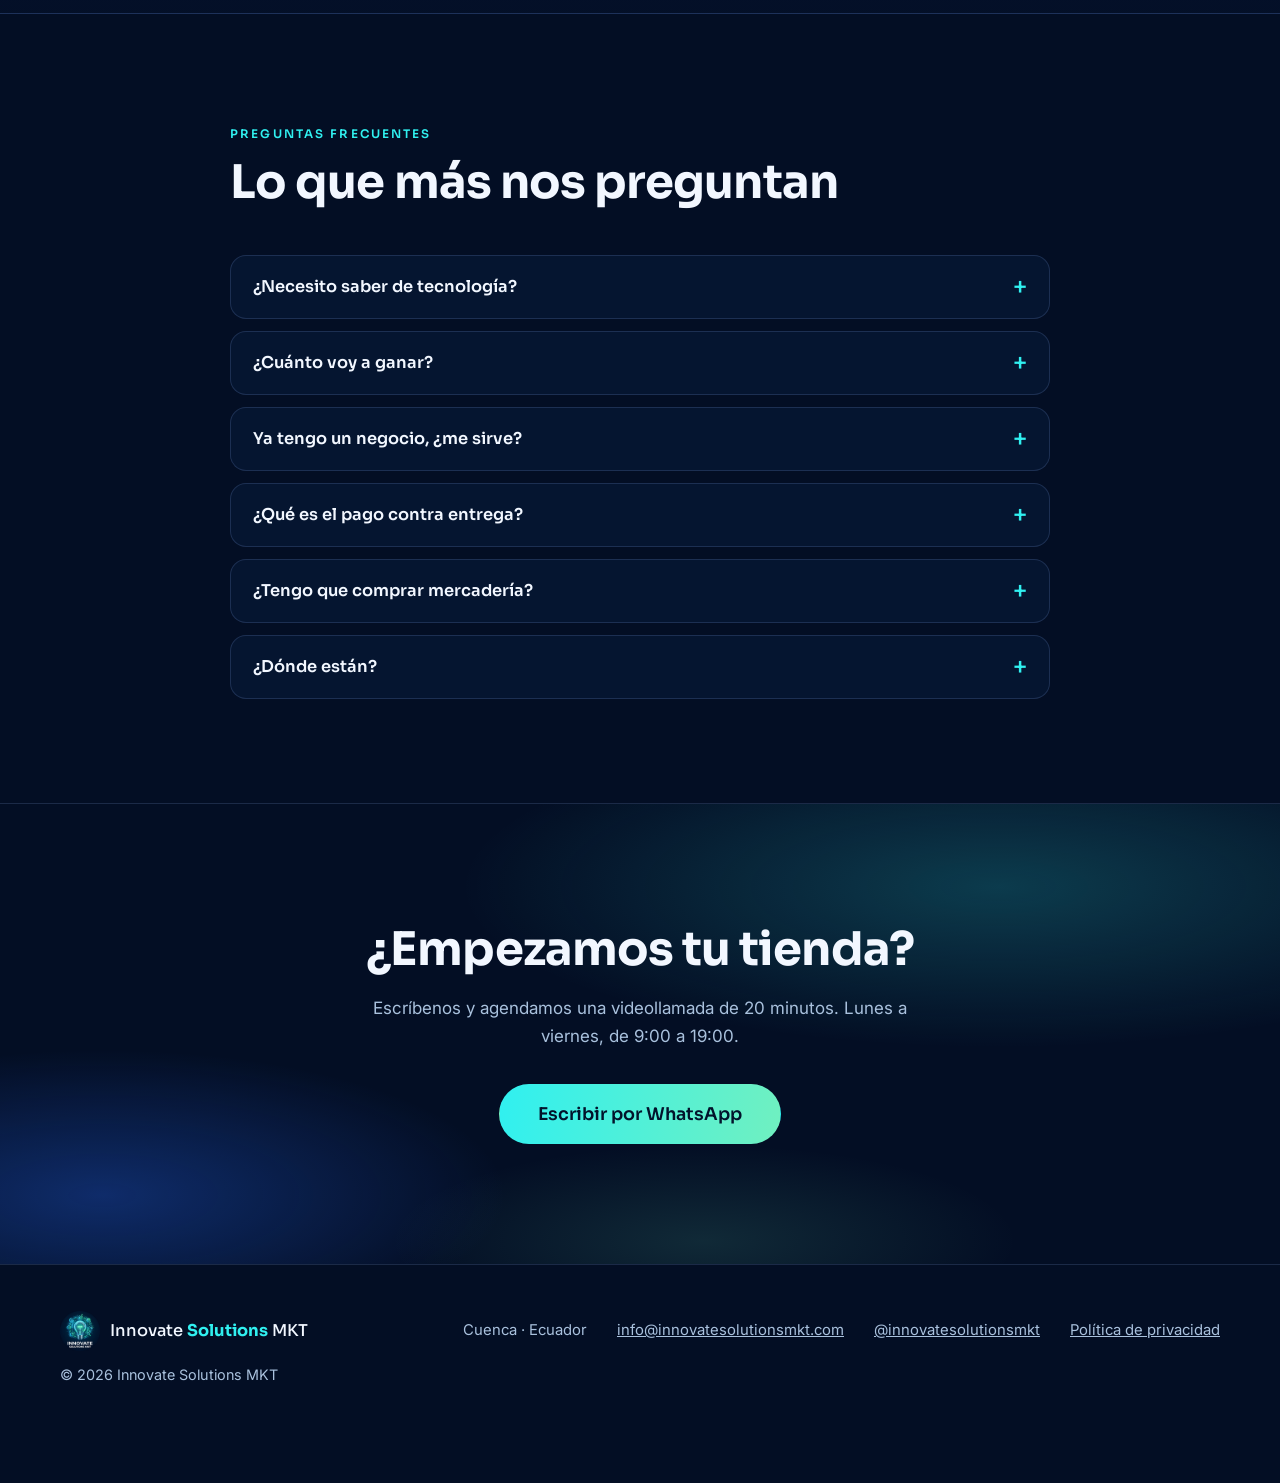
==== commit eae5d002: "Logo de ConfirmaYa en la seccion de la herramienta Co-Authored-By: Claude Sonnet 5.5 <noreply@anthro" ====
--- a/index.html
+++ b/index.html
@@ -190,7 +190,7 @@
       <a class="btn btn-ghost" id="cy-link" target="_blank" rel="noopener" href="https://whop.com/innovate-solutions-labs/confirmaya">Conocer ConfirmaYa</a>
     </div>
     <div class="price panel" data-reveal style="--d:80ms">
-      <img src="assets/labs.webp" alt="Innovate Solutions Labs" width="80" height="80" loading="lazy">
+      <img src="assets/confirmaya.webp" alt="Logo de ConfirmaYa" width="140" height="140" loading="lazy">
       <p class="num grad">$15</p><p>al mes · precio de lanzamiento</p><p class="small">Se paga aparte del servicio de la agencia.</p>
     </div>
   </div>
--- a/estilos.css
+++ b/estilos.css
@@ -140,7 +140,7 @@
 .cy{display:grid;grid-template-columns:1.4fr .8fr;gap:48px;align-items:center}
 .cy h2{color:var(--ink)}
 .price{text-align:center;display:flex;flex-direction:column;align-items:center;gap:6px}
-.price img{border-radius:50%;margin-bottom:10px}
+.price img{border-radius:18px;border:1px solid rgba(48,240,240,.28);margin-bottom:10px}
 
 .trio{display:grid;grid-template-columns:repeat(3,1fr);gap:18px}
 .trio p{color:var(--soft);margin-top:10px;font-size:.96rem}
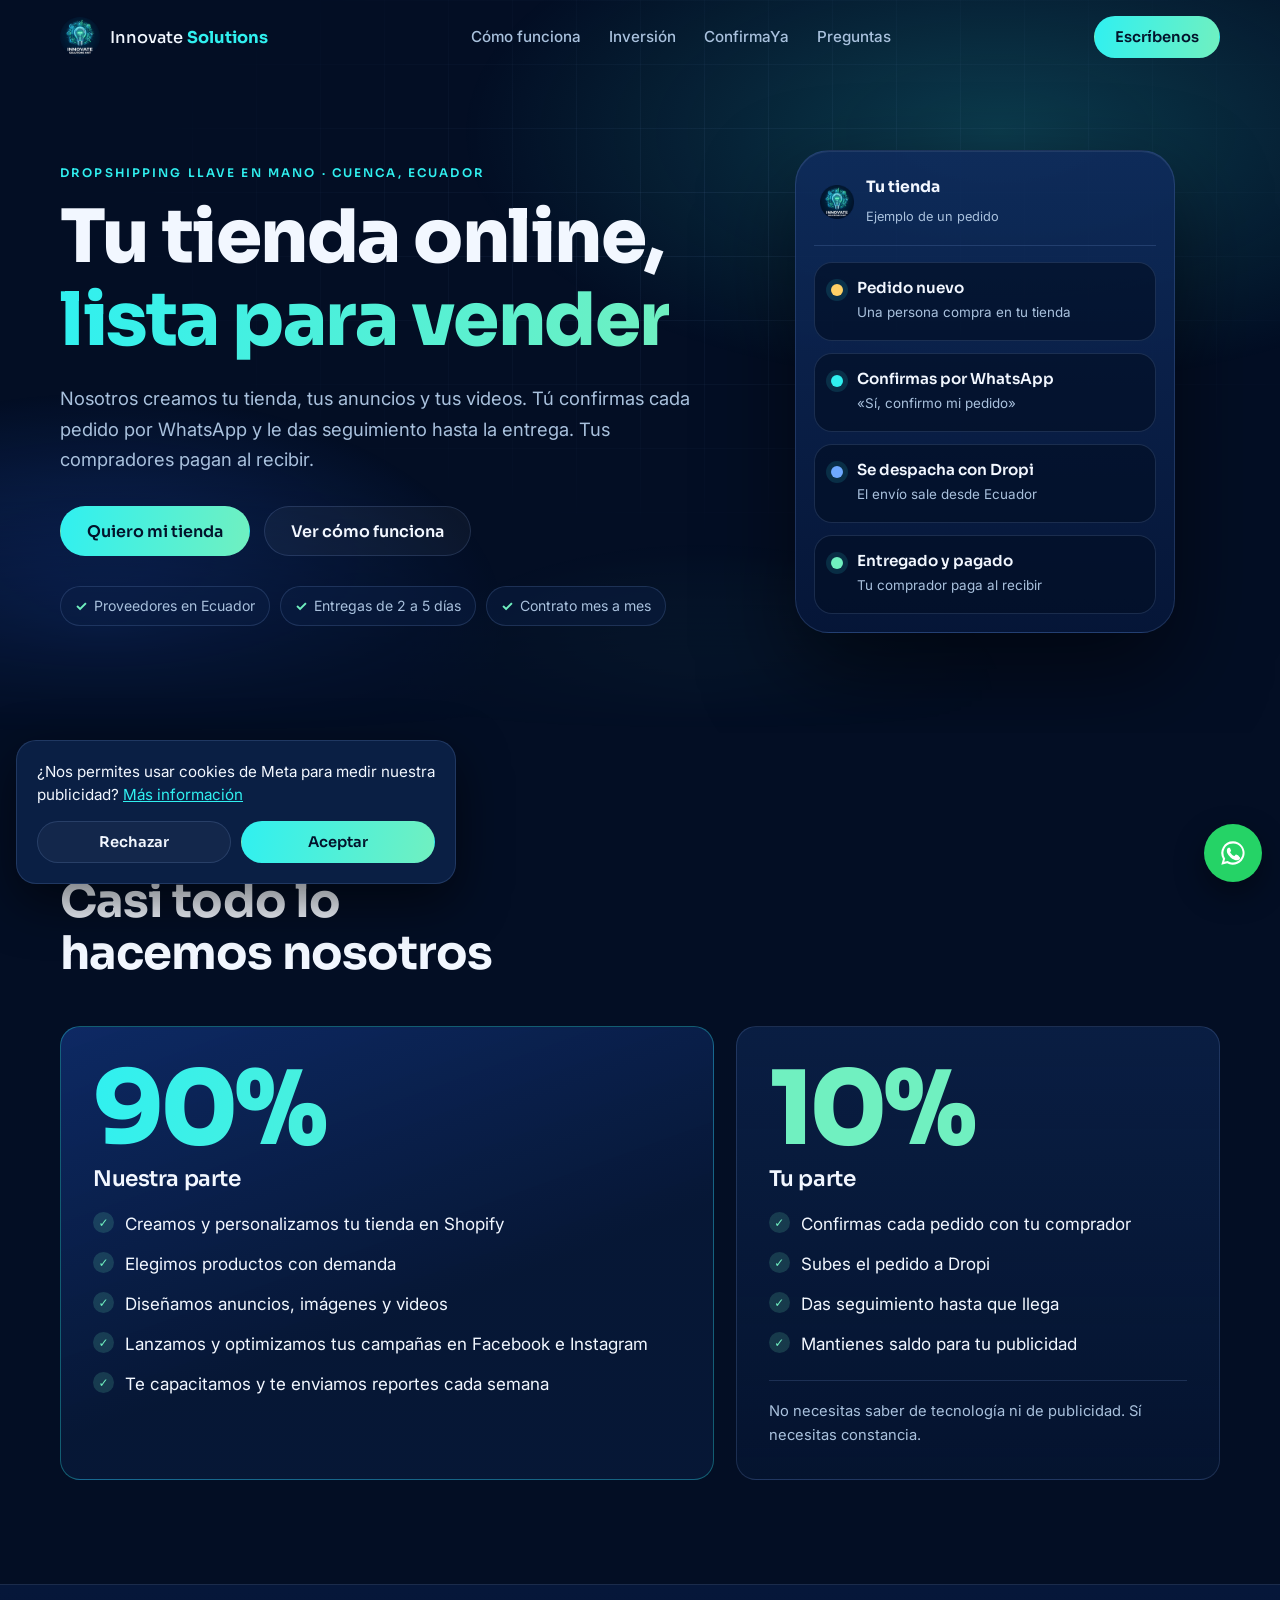
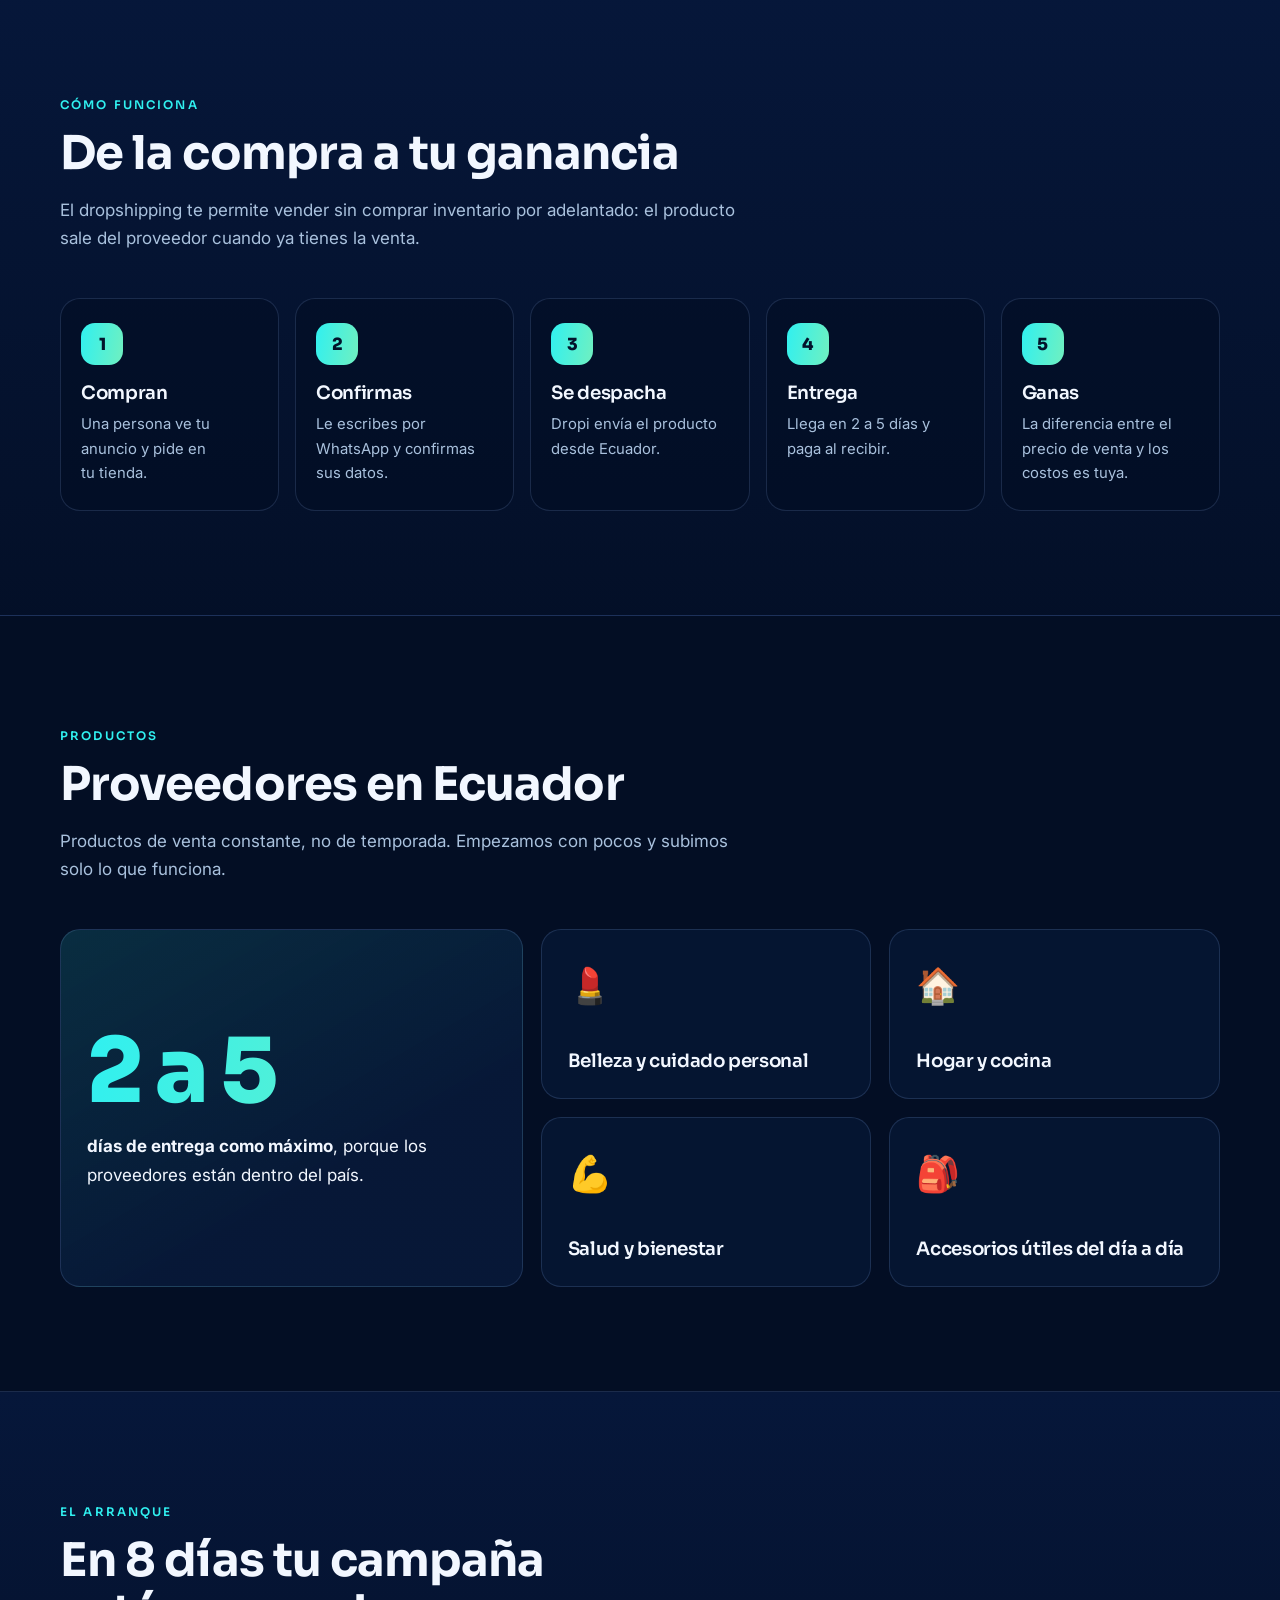
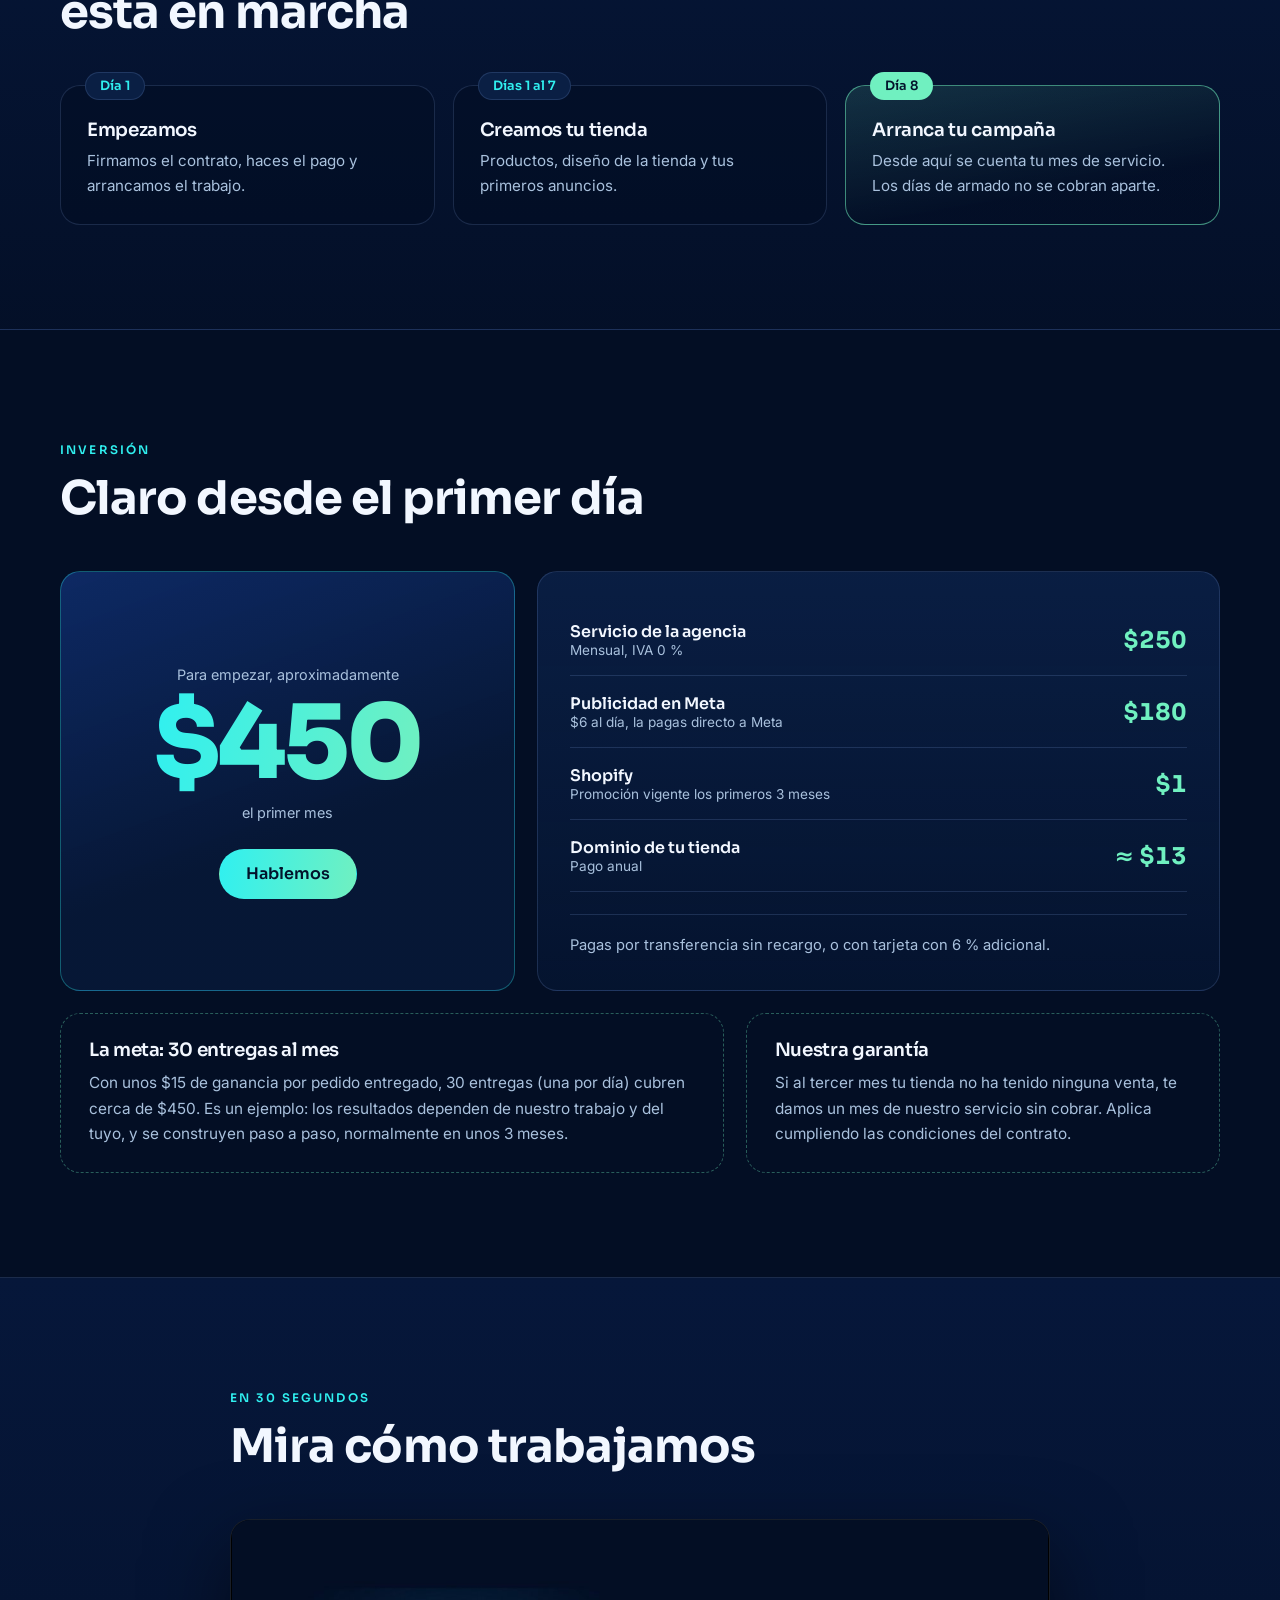
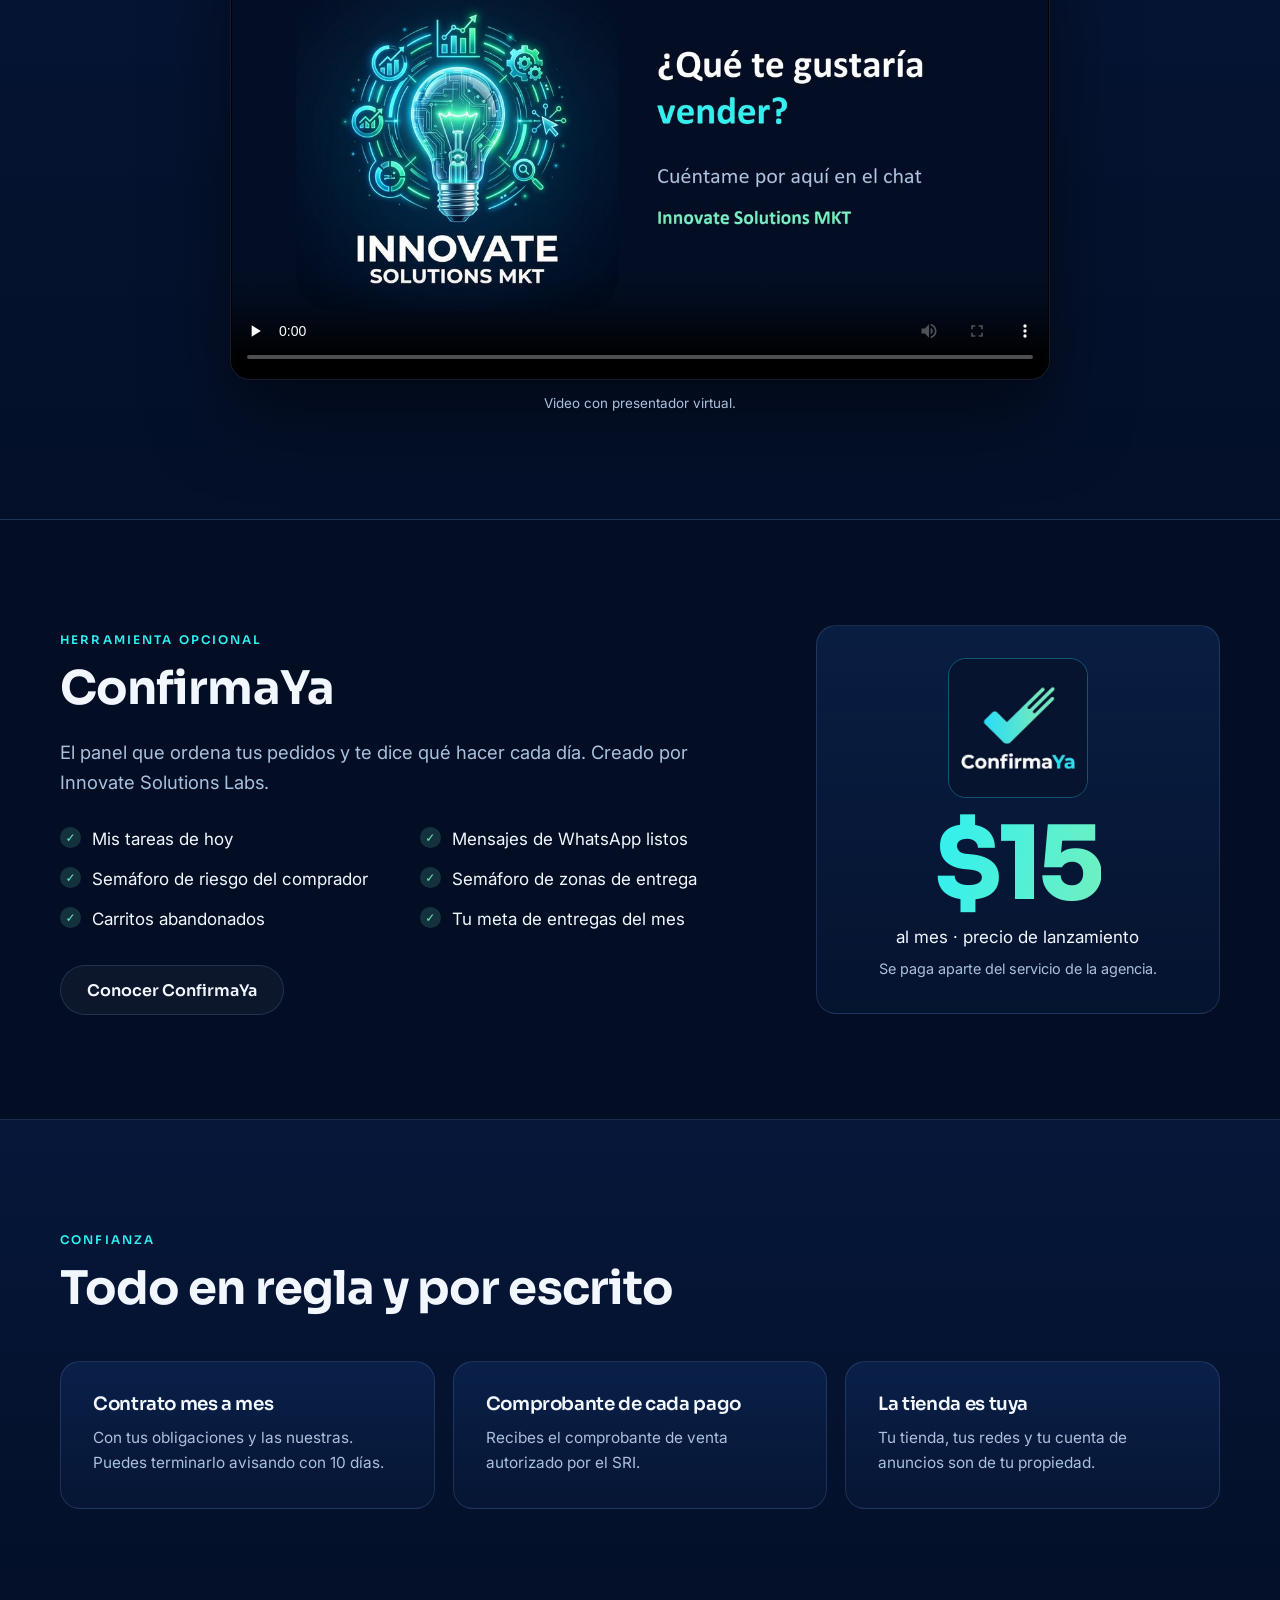
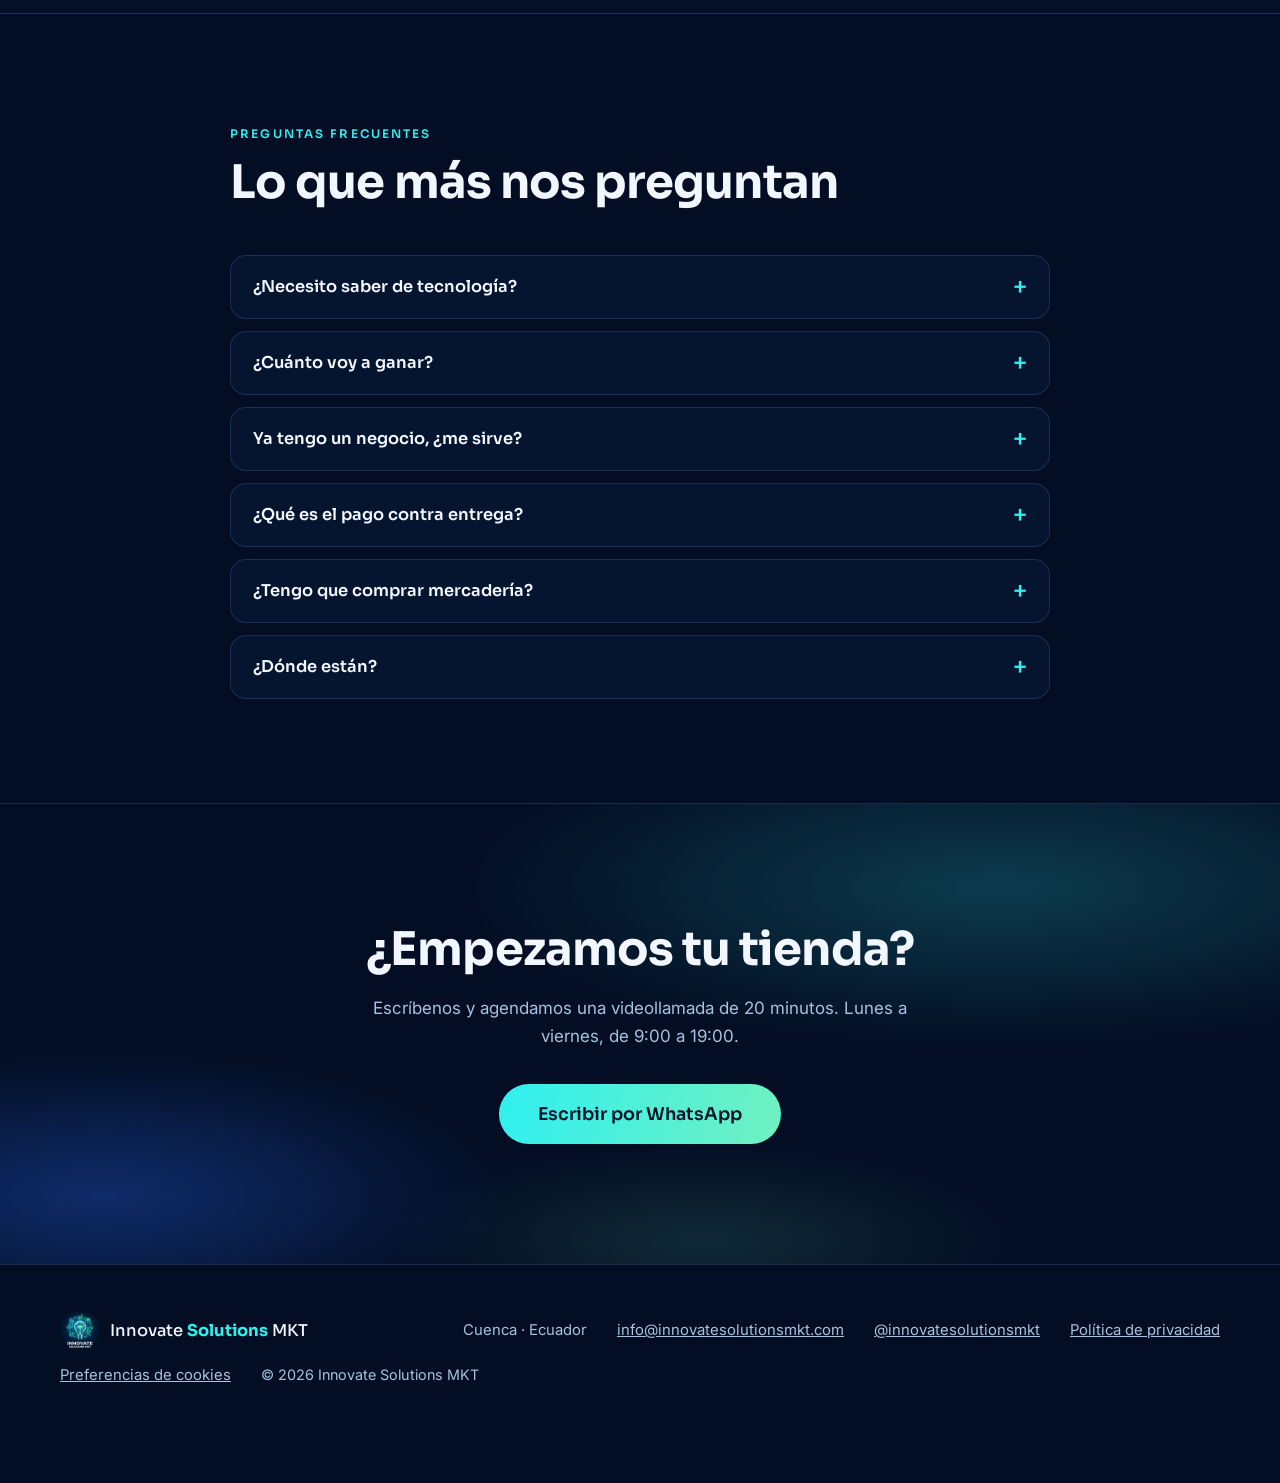
==== commit 42a487b1: "Medicion con Meta (pixel y API de conversiones) con aviso de cookies Co-Authored-By: Claude Sonnet 5" ====
--- a/index.html
+++ b/index.html
@@ -18,7 +18,7 @@
 <link rel="preconnect" href="https://fonts.googleapis.com">
 <link rel="preconnect" href="https://fonts.gstatic.com" crossorigin>
 <link href="https://fonts.googleapis.com/css2?family=Inter:wght@400;500;600&family=Sora:wght@500;600;700;800&display=swap" rel="stylesheet">
-<link rel="stylesheet" href="estilos.css">
+<link rel="stylesheet" href="estilos.css?v=2">
 </head>
 <body>
 <a class="skip" href="#contenido">Saltar al contenido</a>
@@ -187,7 +187,7 @@
         <li>Carritos abandonados</li>
         <li>Tu meta de entregas del mes</li>
       </ul>
-      <a class="btn btn-ghost" id="cy-link" target="_blank" rel="noopener" href="https://whop.com/innovate-solutions-labs/confirmaya">Conocer ConfirmaYa</a>
+      <a class="btn btn-ghost" id="cy-link" href="https://confirmaya.innovatesolutionsmkt.com/">Conocer ConfirmaYa</a>
     </div>
     <div class="price panel" data-reveal style="--d:80ms">
       <img src="assets/confirmaya.webp" alt="Logo de ConfirmaYa" width="140" height="140" loading="lazy">
@@ -238,6 +238,7 @@
     <p><a href="mailto:info@innovatesolutionsmkt.com">info@innovatesolutionsmkt.com</a></p>
     <p><a href="https://www.instagram.com/innovatesolutionsmkt" target="_blank" rel="noopener">@innovatesolutionsmkt</a></p>
     <p><a href="privacidad.html">Política de privacidad</a></p>
+    <p><button type="button" class="linklike" data-cookies>Preferencias de cookies</button></p>
     <p class="small">© <span id="anio">2026</span> Innovate Solutions MKT</p>
   </div>
 </footer>
@@ -247,5 +248,6 @@
 </a>
 
 <script src="sitio.js"></script>
+<script src="medicion.js?v=1"></script>
 </body>
 </html>
--- a/estilos.css
+++ b/estilos.css
@@ -196,3 +196,12 @@
   .btn,.float{transition:none}
   @keyframes fade{from{opacity:0}to{opacity:1}}
 }
+
+/* aviso de cookies */
+.linklike{background:none;border:0;padding:0;font:inherit;color:inherit;text-decoration:underline;cursor:pointer}
+.linklike:hover{color:var(--cyan)}
+.cookies{position:fixed;left:16px;bottom:16px;z-index:40;width:min(440px,100% - 32px);padding:20px;border-radius:var(--radius);background:var(--card);border:1px solid var(--line);box-shadow:0 18px 50px rgba(0,0,0,.55);color:var(--ink);font-size:.95rem;line-height:1.5}
+.cookies a{color:var(--cyan)}
+.cookies div{display:flex;gap:10px;margin-top:14px}
+.cookies .btn{flex:1;cursor:pointer}
+@media (max-width:560px){body.con-aviso .float{display:none}}
